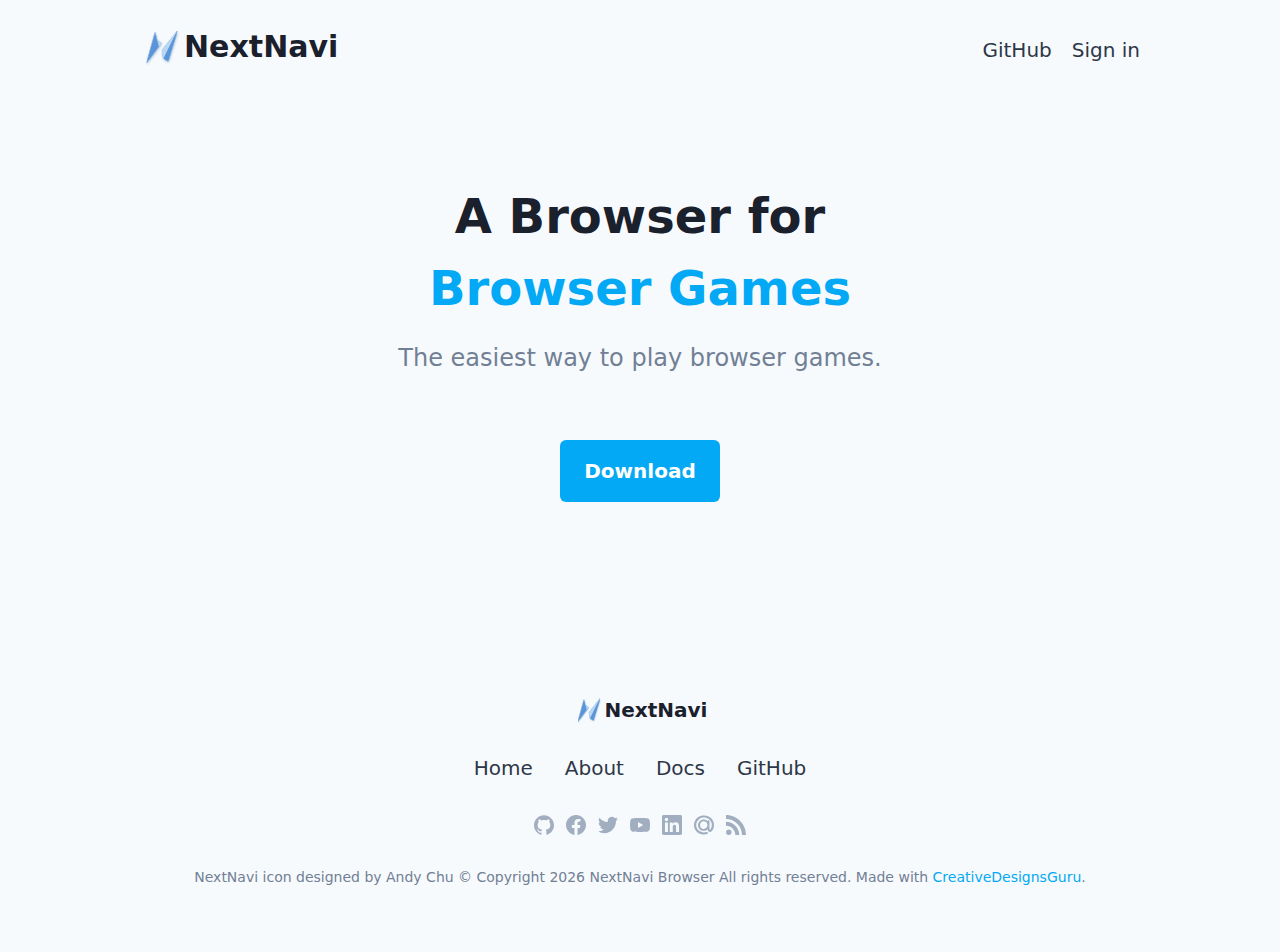
==== index.html @ 6c50b964 "update" ====
<!DOCTYPE html><html lang="en"><head><meta charSet="UTF-8"/><meta name="viewport" content="width=device-width,initial-scale=1"/><link rel="apple-touch-icon" href="/apple-touch-icon.png"/><link rel="icon" type="image/png" sizes="32x32" href="/favicon-32x32.png"/><link rel="icon" type="image/png" sizes="16x16" href="/favicon-16x16.png"/><link rel="icon" href="/favicon.ico"/><title>NextNavi Browser</title><meta name="robots" content="index,follow"/><meta name="description" content="A Browser for Browser Games."/><meta property="og:title" content="NextNavi Browser"/><meta property="og:description" content="A Browser for Browser Games."/><meta property="og:locale" content="en"/><meta property="og:site_name" content="NextNavi"/><meta name="next-head-count" content="13"/><link rel="preload" href="/_next/static/css/a53063075c26a95d.css" as="style"/><link rel="stylesheet" href="/_next/static/css/a53063075c26a95d.css" data-n-g=""/><noscript data-n-css=""></noscript><script defer="" nomodule="" src="/_next/static/chunks/polyfills-78c92fac7aa8fdd8.js"></script><script src="/_next/static/chunks/webpack-1413337c303c8675.js" defer=""></script><script src="/_next/static/chunks/framework-ecc4130bc7a58a64.js" defer=""></script><script src="/_next/static/chunks/main-595ca2cb06c833e0.js" defer=""></script><script src="/_next/static/chunks/pages/_app-cc5336de1ecf97c4.js" defer=""></script><script src="/_next/static/chunks/198-7b738c7dc36033b2.js" defer=""></script><script src="/_next/static/chunks/pages/index-64982c13c9cced95.js" defer=""></script><script src="/_next/static/OP9e-hNAuxzJn9J0KCnNe/_buildManifest.js" defer=""></script><script src="/_next/static/OP9e-hNAuxzJn9J0KCnNe/_ssgManifest.js" defer=""></script><style id="__jsx-4057204961">.navbar.jsx-4057204961 li:not(:first-child){margin-top:0;}.navbar.jsx-4057204961 li:not(:last-child){margin-right:1.25rem;}</style><style id="__jsx-2452873545">.btn.jsx-2452873545{border-radius:.375rem;display:inline-block;text-align:center;}.btn-base.jsx-2452873545{font-size:1.125rem;font-weight:600;padding:.5rem 1rem;}.btn-xl.jsx-2452873545{font-size:1.25rem;font-weight:800;padding:1rem 1.5rem;}.btn-primary.jsx-2452873545{--tw-bg-opacity:1;background-color:rgb(3 169 244/var(--tw-bg-opacity));--tw-text-opacity:1;color:rgb(255 255 255/var(--tw-text-opacity));}.btn-primary.jsx-2452873545:hover{--tw-bg-opacity:1;background-color:rgb(3 152 220/var(--tw-bg-opacity));}</style><style id="__jsx-386846369">.footer-icon-list.jsx-386846369 a:not(:last-child){margin-right:.75rem;}.footer-icon-list.jsx-386846369 a{--tw-text-opacity:1;color:rgb(160 174 192/var(--tw-text-opacity));}.footer-icon-list.jsx-386846369 a:hover{--tw-text-opacity:1;color:rgb(74 85 104/var(--tw-text-opacity));}.footer-icon-list.jsx-386846369 svg{height:1.25rem;width:1.25rem;fill:currentColor;}</style><style id="__jsx-3513251595">.footer-copyright.jsx-3513251595 a{--tw-text-opacity:1;color:rgb(3 169 244/var(--tw-text-opacity));}.footer-copyright.jsx-3513251595 a:hover{-webkit-text-decoration-line:underline;text-decoration-line:underline;}</style><style id="__jsx-541721229">.navbar.jsx-541721229 li{margin-left:1rem;margin-right:1rem;}</style></head><body><div id="__next"><div class="text-gray-600 antialiased"><div class="bg-gray-100"><div class="mx-auto max-w-screen-lg px-3 py-6"><div class="jsx-4057204961 flex flex-wrap items-center justify-between"><div class="jsx-4057204961"><a href="/"><span class="inline-flex items-center text-gray-900 font-semibold text-3xl"><img width="44" height="44" src="/assets/images/logo.svg"/>NextNavi</span></a></div><nav class="jsx-4057204961"><ul class="jsx-4057204961 navbar flex items-center text-xl font-medium text-gray-800"><li><a href="https://github.com/NextNavi">GitHub</a></li><li><a href="/">Sign in</a></li></ul></nav></div></div><div class="mx-auto max-w-screen-lg px-3 pt-20 pb-32"><header class="text-center"><h1 class="whitespace-pre-line text-5xl font-bold leading-hero text-gray-900">A Browser for
<span class="text-primary-500">Browser Games</span></h1><div class="mb-16 mt-4 text-2xl">The easiest way to play browser games.</div><a href="https://github.com/NextNavi"><div class="jsx-2452873545 btn btn-xl btn-primary">Download</div></a></header></div></div><div class="bg-gray-100"><div class="mx-auto max-w-screen-lg px-3 py-16"><div class="jsx-541721229 text-center"><span class="inline-flex items-center text-gray-900 font-semibold text-xl"><img width="32" height="32" src="/assets/images/logo.svg"/>NextNavi</span><nav class="jsx-541721229"><ul class="jsx-541721229 navbar mt-5 flex flex-row justify-center text-xl font-medium text-gray-800"><li><a href="/">Home</a></li><li><a href="/">About</a></li><li><a href="/">Docs</a></li><li><a href="https://github.com/andychucs">GitHub</a></li></ul></nav><div class="jsx-541721229 mt-8 flex justify-center"><div class="jsx-386846369 footer-icon-list flex flex-wrap"><a href="https://github.com/andychucs"><svg viewBox="0 0 24 24" xmlns="http://www.w3.org/2000/svg"><path d="M12 .297c-6.63 0-12 5.373-12 12 0 5.303 3.438 9.8 8.205 11.385.6.113.82-.258.82-.577 0-.285-.01-1.04-.015-2.04-3.338.724-4.042-1.61-4.042-1.61C4.422 18.07 3.633 17.7 3.633 17.7c-1.087-.744.084-.729.084-.729 1.205.084 1.838 1.236 1.838 1.236 1.07 1.835 2.809 1.305 3.495.998.108-.776.417-1.305.76-1.605-2.665-.3-5.466-1.332-5.466-5.93 0-1.31.465-2.38 1.235-3.22-.135-.303-.54-1.523.105-3.176 0 0 1.005-.322 3.3 1.23.96-.267 1.98-.399 3-.405 1.02.006 2.04.138 3 .405 2.28-1.552 3.285-1.23 3.285-1.23.645 1.653.24 2.873.12 3.176.765.84 1.23 1.91 1.23 3.22 0 4.61-2.805 5.625-5.475 5.92.42.36.81 1.096.81 2.22 0 1.606-.015 2.896-.015 3.286 0 .315.21.69.825.57C20.565 22.092 24 17.592 24 12.297c0-6.627-5.373-12-12-12"></path></svg></a><a href="/"><svg viewBox="0 0 24 24" xmlns="http://www.w3.org/2000/svg"><path d="M23.998 12c0-6.628-5.372-12-11.999-12C5.372 0 0 5.372 0 12c0 5.988 4.388 10.952 10.124 11.852v-8.384H7.078v-3.469h3.046V9.356c0-3.008 1.792-4.669 4.532-4.669 1.313 0 2.686.234 2.686.234v2.953H15.83c-1.49 0-1.955.925-1.955 1.874V12h3.328l-.532 3.469h-2.796v8.384c5.736-.9 10.124-5.864 10.124-11.853z"></path></svg></a><a href="/"><svg viewBox="0 0 24 24" xmlns="http://www.w3.org/2000/svg"><path d="M23.954 4.569a10 10 0 01-2.825.775 4.958 4.958 0 002.163-2.723c-.951.555-2.005.959-3.127 1.184a4.92 4.92 0 00-8.384 4.482C7.691 8.094 4.066 6.13 1.64 3.161a4.822 4.822 0 00-.666 2.475c0 1.71.87 3.213 2.188 4.096a4.904 4.904 0 01-2.228-.616v.061a4.923 4.923 0 003.946 4.827 4.996 4.996 0 01-2.212.085 4.937 4.937 0 004.604 3.417 9.868 9.868 0 01-6.102 2.105c-.39 0-.779-.023-1.17-.067a13.995 13.995 0 007.557 2.209c9.054 0 13.999-7.496 13.999-13.986 0-.209 0-.42-.015-.63a9.936 9.936 0 002.46-2.548l-.047-.02z"></path></svg></a><a href="/"><svg xmlns="http://www.w3.org/2000/svg" viewBox="0 0 24 24"><path d="M23.495 6.205a3.007 3.007 0 00-2.088-2.088c-1.87-.501-9.396-.501-9.396-.501s-7.507-.01-9.396.501A3.007 3.007 0 00.527 6.205a31.247 31.247 0 00-.522 5.805 31.247 31.247 0 00.522 5.783 3.007 3.007 0 002.088 2.088c1.868.502 9.396.502 9.396.502s7.506 0 9.396-.502a3.007 3.007 0 002.088-2.088 31.247 31.247 0 00.5-5.783 31.247 31.247 0 00-.5-5.805zM9.609 15.601V8.408l6.264 3.602z"></path></svg></a><a href="/"><svg viewBox="0 0 24 24" xmlns="http://www.w3.org/2000/svg"><path d="M20.447 20.452h-3.554v-5.569c0-1.328-.027-3.037-1.852-3.037-1.853 0-2.136 1.445-2.136 2.939v5.667H9.351V9h3.414v1.561h.046c.477-.9 1.637-1.85 3.37-1.85 3.601 0 4.267 2.37 4.267 5.455v6.286zM5.337 7.433a2.062 2.062 0 01-2.063-2.065 2.064 2.064 0 112.063 2.065zm1.782 13.019H3.555V9h3.564v11.452zM22.225 0H1.771C.792 0 0 .774 0 1.729v20.542C0 23.227.792 24 1.771 24h20.451C23.2 24 24 23.227 24 22.271V1.729C24 .774 23.2 0 22.222 0h.003z"></path></svg></a><a href="/"><svg viewBox="0 0 24 24" xmlns="http://www.w3.org/2000/svg"><path d="M11.585 5.267c1.834 0 3.558.811 4.824 2.08v.004c0-.609.41-1.068.979-1.068h.145c.891 0 1.073.842 1.073 1.109l.005 9.475c-.063.621.64.941 1.029.543 1.521-1.564 3.342-8.038-.946-11.79-3.996-3.497-9.357-2.921-12.209-.955-3.031 2.091-4.971 6.718-3.086 11.064 2.054 4.74 7.931 6.152 11.424 4.744 1.769-.715 2.586 1.676.749 2.457-2.776 1.184-10.502 1.064-14.11-5.188C-.977 13.521-.847 6.093 5.62 2.245 10.567-.698 17.09.117 21.022 4.224c4.111 4.294 3.872 12.334-.139 15.461-1.816 1.42-4.516.037-4.498-2.031l-.019-.678c-1.265 1.256-2.948 1.988-4.782 1.988-3.625 0-6.813-3.189-6.813-6.812 0-3.659 3.189-6.885 6.814-6.885zm4.561 6.623c-.137-2.653-2.106-4.249-4.484-4.249h-.09c-2.745 0-4.268 2.159-4.268 4.61 0 2.747 1.842 4.481 4.256 4.481 2.693 0 4.464-1.973 4.592-4.306l-.006-.536z"></path></svg></a><a href="/"><svg viewBox="0 0 24 24" xmlns="http://www.w3.org/2000/svg"><path d="M19.199 24C19.199 13.467 10.533 4.8 0 4.8V0c13.165 0 24 10.835 24 24h-4.801zM3.291 17.415a3.3 3.3 0 013.293 3.295A3.303 3.303 0 013.283 24C1.47 24 0 22.526 0 20.71s1.475-3.294 3.291-3.295zM15.909 24h-4.665c0-6.169-5.075-11.245-11.244-11.245V8.09c8.727 0 15.909 7.184 15.909 15.91z"></path></svg></a></div></div><div class="jsx-541721229 mt-8 text-sm"><div class="jsx-3513251595 footer-copyright">NextNavi icon designed by Andy Chu © Copyright <!-- -->2024<!-- --> <!-- -->NextNavi Browser<!-- --> All rights reserved. Made with<!-- --> <a href="https://creativedesignsguru.com" class="jsx-3513251595">CreativeDesignsGuru</a>.</div></div></div></div></div></div></div><script id="__NEXT_DATA__" type="application/json">{"props":{"pageProps":{}},"page":"/","query":{},"buildId":"OP9e-hNAuxzJn9J0KCnNe","nextExport":true,"autoExport":true,"isFallback":false,"scriptLoader":[]}</script></body></html>
---- _next/static/css/a53063075c26a95d.css ----
/*! tailwindcss v3.4.3 | MIT License | https://tailwindcss.com*/*,:after,:before{border:0 solid #edf2f7;box-sizing:border-box}:after,:before{--tw-content:""}:host,html{line-height:1.5;-webkit-text-size-adjust:100%;font-family:ui-sans-serif,system-ui,sans-serif,Apple Color Emoji,Segoe UI Emoji,Segoe UI Symbol,Noto Color Emoji;font-feature-settings:normal;font-variation-settings:normal;-moz-tab-size:4;-o-tab-size:4;tab-size:4;-webkit-tap-highlight-color:transparent}body{line-height:inherit;margin:0}hr{border-top-width:1px;color:inherit;height:0}abbr:where([title]){-webkit-text-decoration:underline dotted;text-decoration:underline dotted}h1,h2,h3,h4,h5,h6{font-size:inherit;font-weight:inherit}a{color:inherit;text-decoration:inherit}b,strong{font-weight:bolder}code,kbd,pre,samp{font-family:ui-monospace,SFMono-Regular,Menlo,Monaco,Consolas,Liberation Mono,Courier New,monospace;font-feature-settings:normal;font-size:1em;font-variation-settings:normal}small{font-size:80%}sub,sup{font-size:75%;line-height:0;position:relative;vertical-align:baseline}sub{bottom:-.25em}sup{top:-.5em}table{border-collapse:collapse;border-color:inherit;text-indent:0}button,input,optgroup,select,textarea{color:inherit;font-family:inherit;font-feature-settings:inherit;font-size:100%;font-variation-settings:inherit;font-weight:inherit;letter-spacing:inherit;line-height:inherit;margin:0;padding:0}button,select{text-transform:none}button,input:where([type=button]),input:where([type=reset]),input:where([type=submit]){-webkit-appearance:button;background-color:transparent;background-image:none}:-moz-focusring{outline:auto}:-moz-ui-invalid{box-shadow:none}progress{vertical-align:baseline}::-webkit-inner-spin-button,::-webkit-outer-spin-button{height:auto}[type=search]{-webkit-appearance:textfield;outline-offset:-2px}::-webkit-search-decoration{-webkit-appearance:none}::-webkit-file-upload-button{-webkit-appearance:button;font:inherit}summary{display:list-item}blockquote,dd,dl,fieldset,figure,h1,h2,h3,h4,h5,h6,hr,p,pre{margin:0}fieldset,legend{padding:0}menu,ol,ul{list-style:none;margin:0;padding:0}dialog{padding:0}textarea{resize:vertical}input::-moz-placeholder,textarea::-moz-placeholder{color:#cbd5e0;opacity:1}input::placeholder,textarea::placeholder{color:#cbd5e0;opacity:1}[role=button],button{cursor:pointer}:disabled{cursor:default}audio,canvas,embed,iframe,img,object,svg,video{display:block;vertical-align:middle}img,video{height:auto;max-width:100%}[hidden]{display:none}*,:after,:before{--tw-border-spacing-x:0;--tw-border-spacing-y:0;--tw-translate-x:0;--tw-translate-y:0;--tw-rotate:0;--tw-skew-x:0;--tw-skew-y:0;--tw-scale-x:1;--tw-scale-y:1;--tw-pan-x: ;--tw-pan-y: ;--tw-pinch-zoom: ;--tw-scroll-snap-strictness:proximity;--tw-gradient-from-position: ;--tw-gradient-via-position: ;--tw-gradient-to-position: ;--tw-ordinal: ;--tw-slashed-zero: ;--tw-numeric-figure: ;--tw-numeric-spacing: ;--tw-numeric-fraction: ;--tw-ring-inset: ;--tw-ring-offset-width:0px;--tw-ring-offset-color:#fff;--tw-ring-color:rgba(59,130,246,.5);--tw-ring-offset-shadow:0 0 #0000;--tw-ring-shadow:0 0 #0000;--tw-shadow:0 0 #0000;--tw-shadow-colored:0 0 #0000;--tw-blur: ;--tw-brightness: ;--tw-contrast: ;--tw-grayscale: ;--tw-hue-rotate: ;--tw-invert: ;--tw-saturate: ;--tw-sepia: ;--tw-drop-shadow: ;--tw-backdrop-blur: ;--tw-backdrop-brightness: ;--tw-backdrop-contrast: ;--tw-backdrop-grayscale: ;--tw-backdrop-hue-rotate: ;--tw-backdrop-invert: ;--tw-backdrop-opacity: ;--tw-backdrop-saturate: ;--tw-backdrop-sepia: ;--tw-contain-size: ;--tw-contain-layout: ;--tw-contain-paint: ;--tw-contain-style: }::backdrop{--tw-border-spacing-x:0;--tw-border-spacing-y:0;--tw-translate-x:0;--tw-translate-y:0;--tw-rotate:0;--tw-skew-x:0;--tw-skew-y:0;--tw-scale-x:1;--tw-scale-y:1;--tw-pan-x: ;--tw-pan-y: ;--tw-pinch-zoom: ;--tw-scroll-snap-strictness:proximity;--tw-gradient-from-position: ;--tw-gradient-via-position: ;--tw-gradient-to-position: ;--tw-ordinal: ;--tw-slashed-zero: ;--tw-numeric-figure: ;--tw-numeric-spacing: ;--tw-numeric-fraction: ;--tw-ring-inset: ;--tw-ring-offset-width:0px;--tw-ring-offset-color:#fff;--tw-ring-color:rgba(59,130,246,.5);--tw-ring-offset-shadow:0 0 #0000;--tw-ring-shadow:0 0 #0000;--tw-shadow:0 0 #0000;--tw-shadow-colored:0 0 #0000;--tw-blur: ;--tw-brightness: ;--tw-contrast: ;--tw-grayscale: ;--tw-hue-rotate: ;--tw-invert: ;--tw-saturate: ;--tw-sepia: ;--tw-drop-shadow: ;--tw-backdrop-blur: ;--tw-backdrop-brightness: ;--tw-backdrop-contrast: ;--tw-backdrop-grayscale: ;--tw-backdrop-hue-rotate: ;--tw-backdrop-invert: ;--tw-backdrop-opacity: ;--tw-backdrop-saturate: ;--tw-backdrop-sepia: ;--tw-contain-size: ;--tw-contain-layout: ;--tw-contain-paint: ;--tw-contain-style: }.mx-auto{margin-left:auto;margin-right:auto}.mb-12{margin-bottom:3rem}.mb-16{margin-bottom:4rem}.mt-20{margin-top:5rem}.mt-3{margin-top:.75rem}.mt-4{margin-top:1rem}.mt-5{margin-top:1.25rem}.mt-6{margin-top:1.5rem}.mt-8{margin-top:2rem}.inline-block{display:inline-block}.flex{display:flex}.inline-flex{display:inline-flex}.table{display:table}.h-56{height:14rem}.w-5{width:1.25rem}.w-full{width:100%}.max-w-screen-lg{max-width:1024px}.border-collapse{border-collapse:collapse}.flex-row{flex-direction:row}.flex-row-reverse{flex-direction:row-reverse}.flex-col{flex-direction:column}.flex-wrap{flex-wrap:wrap}.items-center{align-items:center}.justify-center{justify-content:center}.justify-between{justify-content:space-between}.whitespace-pre-line{white-space:pre-line}.rounded-md{border-radius:.375rem}.border-2{border-width:2px}.border-gray-300{--tw-border-opacity:1;border-color:rgb(226 232 240/var(--tw-border-opacity))}.bg-gray-100{--tw-bg-opacity:1;background-color:rgb(247 250 252/var(--tw-bg-opacity))}.bg-primary-100{--tw-bg-opacity:1;background-color:rgb(230 246 254/var(--tw-bg-opacity))}.fill-current{fill:currentColor}.p-3{padding:.75rem}.p-4{padding:1rem}.p-6{padding:1.5rem}.px-3{padding-left:.75rem;padding-right:.75rem}.py-16{padding-bottom:4rem;padding-top:4rem}.py-2{padding-bottom:.5rem;padding-top:.5rem}.py-4{padding-bottom:1rem;padding-top:1rem}.py-6{padding-bottom:1.5rem;padding-top:1.5rem}.pb-32{padding-bottom:8rem}.pt-20{padding-top:5rem}.text-center{text-align:center}.text-2xl{font-size:1.5rem}.text-3xl{font-size:1.875rem}.text-4xl{font-size:2.25rem}.text-5xl{font-size:3rem}.text-lg{font-size:1.125rem}.text-sm{font-size:.875rem}.text-xl{font-size:1.25rem}.font-bold{font-weight:700}.font-extrabold{font-weight:800}.font-medium{font-weight:500}.font-semibold{font-weight:600}.leading-9{line-height:2.25rem}.leading-hero{line-height:4.5rem}.text-gray-600{--tw-text-opacity:1;color:rgb(113 128 150/var(--tw-text-opacity))}.text-gray-800{--tw-text-opacity:1;color:rgb(45 55 72/var(--tw-text-opacity))}.text-gray-900{--tw-text-opacity:1;color:rgb(26 32 44/var(--tw-text-opacity))}.text-primary-500{--tw-text-opacity:1;color:rgb(3 169 244/var(--tw-text-opacity))}.text-white{--tw-text-opacity:1;color:rgb(255 255 255/var(--tw-text-opacity))}.underline{text-decoration-line:underline}.antialiased{-webkit-font-smoothing:antialiased;-moz-osx-font-smoothing:grayscale}@media (min-width:640px){.sm\:ml-2{margin-left:.5rem}.sm\:mt-0{margin-top:0}.sm\:w-1\/2{width:50%}.sm\:flex-row{flex-direction:row}.sm\:items-center{align-items:center}.sm\:justify-between{justify-content:space-between}.sm\:p-12{padding:3rem}.sm\:px-6{padding-left:1.5rem;padding-right:1.5rem}.sm\:text-left{text-align:left}}@media (min-width:768px){.md\:px-20{padding-left:5rem;padding-right:5rem}}
---- _next/static/css/a53063075c26a95d.css ----
/*! tailwindcss v3.4.3 | MIT License | https://tailwindcss.com*/*,:after,:before{border:0 solid #edf2f7;box-sizing:border-box}:after,:before{--tw-content:""}:host,html{line-height:1.5;-webkit-text-size-adjust:100%;font-family:ui-sans-serif,system-ui,sans-serif,Apple Color Emoji,Segoe UI Emoji,Segoe UI Symbol,Noto Color Emoji;font-feature-settings:normal;font-variation-settings:normal;-moz-tab-size:4;-o-tab-size:4;tab-size:4;-webkit-tap-highlight-color:transparent}body{line-height:inherit;margin:0}hr{border-top-width:1px;color:inherit;height:0}abbr:where([title]){-webkit-text-decoration:underline dotted;text-decoration:underline dotted}h1,h2,h3,h4,h5,h6{font-size:inherit;font-weight:inherit}a{color:inherit;text-decoration:inherit}b,strong{font-weight:bolder}code,kbd,pre,samp{font-family:ui-monospace,SFMono-Regular,Menlo,Monaco,Consolas,Liberation Mono,Courier New,monospace;font-feature-settings:normal;font-size:1em;font-variation-settings:normal}small{font-size:80%}sub,sup{font-size:75%;line-height:0;position:relative;vertical-align:baseline}sub{bottom:-.25em}sup{top:-.5em}table{border-collapse:collapse;border-color:inherit;text-indent:0}button,input,optgroup,select,textarea{color:inherit;font-family:inherit;font-feature-settings:inherit;font-size:100%;font-variation-settings:inherit;font-weight:inherit;letter-spacing:inherit;line-height:inherit;margin:0;padding:0}button,select{text-transform:none}button,input:where([type=button]),input:where([type=reset]),input:where([type=submit]){-webkit-appearance:button;background-color:transparent;background-image:none}:-moz-focusring{outline:auto}:-moz-ui-invalid{box-shadow:none}progress{vertical-align:baseline}::-webkit-inner-spin-button,::-webkit-outer-spin-button{height:auto}[type=search]{-webkit-appearance:textfield;outline-offset:-2px}::-webkit-search-decoration{-webkit-appearance:none}::-webkit-file-upload-button{-webkit-appearance:button;font:inherit}summary{display:list-item}blockquote,dd,dl,fieldset,figure,h1,h2,h3,h4,h5,h6,hr,p,pre{margin:0}fieldset,legend{padding:0}menu,ol,ul{list-style:none;margin:0;padding:0}dialog{padding:0}textarea{resize:vertical}input::-moz-placeholder,textarea::-moz-placeholder{color:#cbd5e0;opacity:1}input::placeholder,textarea::placeholder{color:#cbd5e0;opacity:1}[role=button],button{cursor:pointer}:disabled{cursor:default}audio,canvas,embed,iframe,img,object,svg,video{display:block;vertical-align:middle}img,video{height:auto;max-width:100%}[hidden]{display:none}*,:after,:before{--tw-border-spacing-x:0;--tw-border-spacing-y:0;--tw-translate-x:0;--tw-translate-y:0;--tw-rotate:0;--tw-skew-x:0;--tw-skew-y:0;--tw-scale-x:1;--tw-scale-y:1;--tw-pan-x: ;--tw-pan-y: ;--tw-pinch-zoom: ;--tw-scroll-snap-strictness:proximity;--tw-gradient-from-position: ;--tw-gradient-via-position: ;--tw-gradient-to-position: ;--tw-ordinal: ;--tw-slashed-zero: ;--tw-numeric-figure: ;--tw-numeric-spacing: ;--tw-numeric-fraction: ;--tw-ring-inset: ;--tw-ring-offset-width:0px;--tw-ring-offset-color:#fff;--tw-ring-color:rgba(59,130,246,.5);--tw-ring-offset-shadow:0 0 #0000;--tw-ring-shadow:0 0 #0000;--tw-shadow:0 0 #0000;--tw-shadow-colored:0 0 #0000;--tw-blur: ;--tw-brightness: ;--tw-contrast: ;--tw-grayscale: ;--tw-hue-rotate: ;--tw-invert: ;--tw-saturate: ;--tw-sepia: ;--tw-drop-shadow: ;--tw-backdrop-blur: ;--tw-backdrop-brightness: ;--tw-backdrop-contrast: ;--tw-backdrop-grayscale: ;--tw-backdrop-hue-rotate: ;--tw-backdrop-invert: ;--tw-backdrop-opacity: ;--tw-backdrop-saturate: ;--tw-backdrop-sepia: ;--tw-contain-size: ;--tw-contain-layout: ;--tw-contain-paint: ;--tw-contain-style: }::backdrop{--tw-border-spacing-x:0;--tw-border-spacing-y:0;--tw-translate-x:0;--tw-translate-y:0;--tw-rotate:0;--tw-skew-x:0;--tw-skew-y:0;--tw-scale-x:1;--tw-scale-y:1;--tw-pan-x: ;--tw-pan-y: ;--tw-pinch-zoom: ;--tw-scroll-snap-strictness:proximity;--tw-gradient-from-position: ;--tw-gradient-via-position: ;--tw-gradient-to-position: ;--tw-ordinal: ;--tw-slashed-zero: ;--tw-numeric-figure: ;--tw-numeric-spacing: ;--tw-numeric-fraction: ;--tw-ring-inset: ;--tw-ring-offset-width:0px;--tw-ring-offset-color:#fff;--tw-ring-color:rgba(59,130,246,.5);--tw-ring-offset-shadow:0 0 #0000;--tw-ring-shadow:0 0 #0000;--tw-shadow:0 0 #0000;--tw-shadow-colored:0 0 #0000;--tw-blur: ;--tw-brightness: ;--tw-contrast: ;--tw-grayscale: ;--tw-hue-rotate: ;--tw-invert: ;--tw-saturate: ;--tw-sepia: ;--tw-drop-shadow: ;--tw-backdrop-blur: ;--tw-backdrop-brightness: ;--tw-backdrop-contrast: ;--tw-backdrop-grayscale: ;--tw-backdrop-hue-rotate: ;--tw-backdrop-invert: ;--tw-backdrop-opacity: ;--tw-backdrop-saturate: ;--tw-backdrop-sepia: ;--tw-contain-size: ;--tw-contain-layout: ;--tw-contain-paint: ;--tw-contain-style: }.mx-auto{margin-left:auto;margin-right:auto}.mb-12{margin-bottom:3rem}.mb-16{margin-bottom:4rem}.mt-20{margin-top:5rem}.mt-3{margin-top:.75rem}.mt-4{margin-top:1rem}.mt-5{margin-top:1.25rem}.mt-6{margin-top:1.5rem}.mt-8{margin-top:2rem}.inline-block{display:inline-block}.flex{display:flex}.inline-flex{display:inline-flex}.table{display:table}.h-56{height:14rem}.w-5{width:1.25rem}.w-full{width:100%}.max-w-screen-lg{max-width:1024px}.border-collapse{border-collapse:collapse}.flex-row{flex-direction:row}.flex-row-reverse{flex-direction:row-reverse}.flex-col{flex-direction:column}.flex-wrap{flex-wrap:wrap}.items-center{align-items:center}.justify-center{justify-content:center}.justify-between{justify-content:space-between}.whitespace-pre-line{white-space:pre-line}.rounded-md{border-radius:.375rem}.border-2{border-width:2px}.border-gray-300{--tw-border-opacity:1;border-color:rgb(226 232 240/var(--tw-border-opacity))}.bg-gray-100{--tw-bg-opacity:1;background-color:rgb(247 250 252/var(--tw-bg-opacity))}.bg-primary-100{--tw-bg-opacity:1;background-color:rgb(230 246 254/var(--tw-bg-opacity))}.fill-current{fill:currentColor}.p-3{padding:.75rem}.p-4{padding:1rem}.p-6{padding:1.5rem}.px-3{padding-left:.75rem;padding-right:.75rem}.py-16{padding-bottom:4rem;padding-top:4rem}.py-2{padding-bottom:.5rem;padding-top:.5rem}.py-4{padding-bottom:1rem;padding-top:1rem}.py-6{padding-bottom:1.5rem;padding-top:1.5rem}.pb-32{padding-bottom:8rem}.pt-20{padding-top:5rem}.text-center{text-align:center}.text-2xl{font-size:1.5rem}.text-3xl{font-size:1.875rem}.text-4xl{font-size:2.25rem}.text-5xl{font-size:3rem}.text-lg{font-size:1.125rem}.text-sm{font-size:.875rem}.text-xl{font-size:1.25rem}.font-bold{font-weight:700}.font-extrabold{font-weight:800}.font-medium{font-weight:500}.font-semibold{font-weight:600}.leading-9{line-height:2.25rem}.leading-hero{line-height:4.5rem}.text-gray-600{--tw-text-opacity:1;color:rgb(113 128 150/var(--tw-text-opacity))}.text-gray-800{--tw-text-opacity:1;color:rgb(45 55 72/var(--tw-text-opacity))}.text-gray-900{--tw-text-opacity:1;color:rgb(26 32 44/var(--tw-text-opacity))}.text-primary-500{--tw-text-opacity:1;color:rgb(3 169 244/var(--tw-text-opacity))}.text-white{--tw-text-opacity:1;color:rgb(255 255 255/var(--tw-text-opacity))}.underline{text-decoration-line:underline}.antialiased{-webkit-font-smoothing:antialiased;-moz-osx-font-smoothing:grayscale}@media (min-width:640px){.sm\:ml-2{margin-left:.5rem}.sm\:mt-0{margin-top:0}.sm\:w-1\/2{width:50%}.sm\:flex-row{flex-direction:row}.sm\:items-center{align-items:center}.sm\:justify-between{justify-content:space-between}.sm\:p-12{padding:3rem}.sm\:px-6{padding-left:1.5rem;padding-right:1.5rem}.sm\:text-left{text-align:left}}@media (min-width:768px){.md\:px-20{padding-left:5rem;padding-right:5rem}}
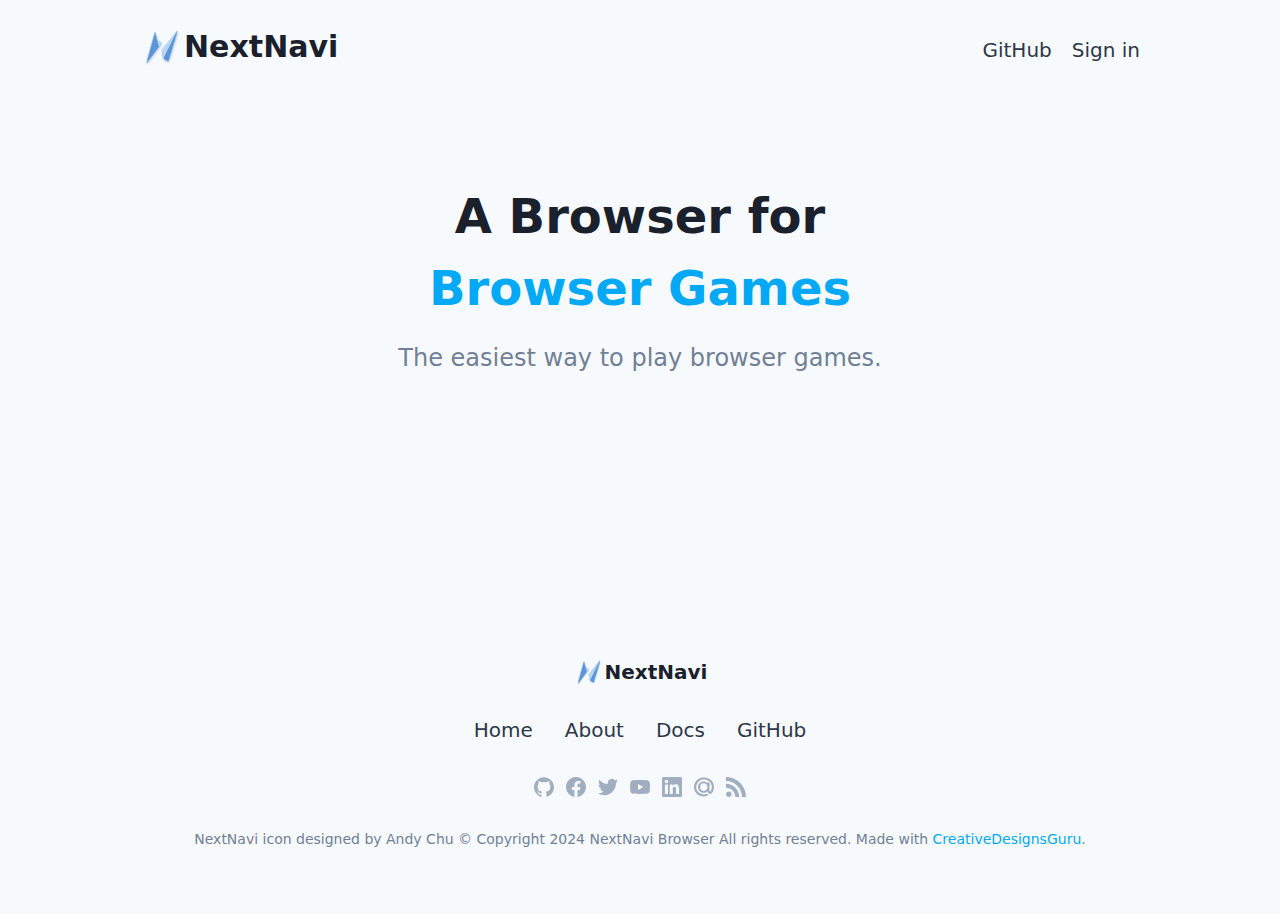
==== commit c067bb6b: "update" ====
--- a/index.html
+++ b/index.html
@@ -1,2 +1,2 @@
-<!DOCTYPE html><html lang="en"><head><meta charSet="UTF-8"/><meta name="viewport" content="width=device-width,initial-scale=1"/><link rel="apple-touch-icon" href="/apple-touch-icon.png"/><link rel="icon" type="image/png" sizes="32x32" href="/favicon-32x32.png"/><link rel="icon" type="image/png" sizes="16x16" href="/favicon-16x16.png"/><link rel="icon" href="/favicon.ico"/><title>NextNavi Browser</title><meta name="robots" content="index,follow"/><meta name="description" content="A Browser for Browser Games."/><meta property="og:title" content="NextNavi Browser"/><meta property="og:description" content="A Browser for Browser Games."/><meta property="og:locale" content="en"/><meta property="og:site_name" content="NextNavi"/><meta name="next-head-count" content="13"/><link rel="preload" href="/_next/static/css/a53063075c26a95d.css" as="style"/><link rel="stylesheet" href="/_next/static/css/a53063075c26a95d.css" data-n-g=""/><noscript data-n-css=""></noscript><script defer="" nomodule="" src="/_next/static/chunks/polyfills-78c92fac7aa8fdd8.js"></script><script src="/_next/static/chunks/webpack-1413337c303c8675.js" defer=""></script><script src="/_next/static/chunks/framework-ecc4130bc7a58a64.js" defer=""></script><script src="/_next/static/chunks/main-595ca2cb06c833e0.js" defer=""></script><script src="/_next/static/chunks/pages/_app-cc5336de1ecf97c4.js" defer=""></script><script src="/_next/static/chunks/198-7b738c7dc36033b2.js" defer=""></script><script src="/_next/static/chunks/pages/index-64982c13c9cced95.js" defer=""></script><script src="/_next/static/OP9e-hNAuxzJn9J0KCnNe/_buildManifest.js" defer=""></script><script src="/_next/static/OP9e-hNAuxzJn9J0KCnNe/_ssgManifest.js" defer=""></script><style id="__jsx-4057204961">.navbar.jsx-4057204961 li:not(:first-child){margin-top:0;}.navbar.jsx-4057204961 li:not(:last-child){margin-right:1.25rem;}</style><style id="__jsx-2452873545">.btn.jsx-2452873545{border-radius:.375rem;display:inline-block;text-align:center;}.btn-base.jsx-2452873545{font-size:1.125rem;font-weight:600;padding:.5rem 1rem;}.btn-xl.jsx-2452873545{font-size:1.25rem;font-weight:800;padding:1rem 1.5rem;}.btn-primary.jsx-2452873545{--tw-bg-opacity:1;background-color:rgb(3 169 244/var(--tw-bg-opacity));--tw-text-opacity:1;color:rgb(255 255 255/var(--tw-text-opacity));}.btn-primary.jsx-2452873545:hover{--tw-bg-opacity:1;background-color:rgb(3 152 220/var(--tw-bg-opacity));}</style><style id="__jsx-386846369">.footer-icon-list.jsx-386846369 a:not(:last-child){margin-right:.75rem;}.footer-icon-list.jsx-386846369 a{--tw-text-opacity:1;color:rgb(160 174 192/var(--tw-text-opacity));}.footer-icon-list.jsx-386846369 a:hover{--tw-text-opacity:1;color:rgb(74 85 104/var(--tw-text-opacity));}.footer-icon-list.jsx-386846369 svg{height:1.25rem;width:1.25rem;fill:currentColor;}</style><style id="__jsx-3513251595">.footer-copyright.jsx-3513251595 a{--tw-text-opacity:1;color:rgb(3 169 244/var(--tw-text-opacity));}.footer-copyright.jsx-3513251595 a:hover{-webkit-text-decoration-line:underline;text-decoration-line:underline;}</style><style id="__jsx-541721229">.navbar.jsx-541721229 li{margin-left:1rem;margin-right:1rem;}</style></head><body><div id="__next"><div class="text-gray-600 antialiased"><div class="bg-gray-100"><div class="mx-auto max-w-screen-lg px-3 py-6"><div class="jsx-4057204961 flex flex-wrap items-center justify-between"><div class="jsx-4057204961"><a href="/"><span class="inline-flex items-center text-gray-900 font-semibold text-3xl"><img width="44" height="44" src="/assets/images/logo.svg"/>NextNavi</span></a></div><nav class="jsx-4057204961"><ul class="jsx-4057204961 navbar flex items-center text-xl font-medium text-gray-800"><li><a href="https://github.com/NextNavi">GitHub</a></li><li><a href="/">Sign in</a></li></ul></nav></div></div><div class="mx-auto max-w-screen-lg px-3 pt-20 pb-32"><header class="text-center"><h1 class="whitespace-pre-line text-5xl font-bold leading-hero text-gray-900">A Browser for
-<span class="text-primary-500">Browser Games</span></h1><div class="mb-16 mt-4 text-2xl">The easiest way to play browser games.</div><a href="https://github.com/NextNavi"><div class="jsx-2452873545 btn btn-xl btn-primary">Download</div></a></header></div></div><div class="bg-gray-100"><div class="mx-auto max-w-screen-lg px-3 py-16"><div class="jsx-541721229 text-center"><span class="inline-flex items-center text-gray-900 font-semibold text-xl"><img width="32" height="32" src="/assets/images/logo.svg"/>NextNavi</span><nav class="jsx-541721229"><ul class="jsx-541721229 navbar mt-5 flex flex-row justify-center text-xl font-medium text-gray-800"><li><a href="/">Home</a></li><li><a href="/">About</a></li><li><a href="/">Docs</a></li><li><a href="https://github.com/andychucs">GitHub</a></li></ul></nav><div class="jsx-541721229 mt-8 flex justify-center"><div class="jsx-386846369 footer-icon-list flex flex-wrap"><a href="https://github.com/andychucs"><svg viewBox="0 0 24 24" xmlns="http://www.w3.org/2000/svg"><path d="M12 .297c-6.63 0-12 5.373-12 12 0 5.303 3.438 9.8 8.205 11.385.6.113.82-.258.82-.577 0-.285-.01-1.04-.015-2.04-3.338.724-4.042-1.61-4.042-1.61C4.422 18.07 3.633 17.7 3.633 17.7c-1.087-.744.084-.729.084-.729 1.205.084 1.838 1.236 1.838 1.236 1.07 1.835 2.809 1.305 3.495.998.108-.776.417-1.305.76-1.605-2.665-.3-5.466-1.332-5.466-5.93 0-1.31.465-2.38 1.235-3.22-.135-.303-.54-1.523.105-3.176 0 0 1.005-.322 3.3 1.23.96-.267 1.98-.399 3-.405 1.02.006 2.04.138 3 .405 2.28-1.552 3.285-1.23 3.285-1.23.645 1.653.24 2.873.12 3.176.765.84 1.23 1.91 1.23 3.22 0 4.61-2.805 5.625-5.475 5.92.42.36.81 1.096.81 2.22 0 1.606-.015 2.896-.015 3.286 0 .315.21.69.825.57C20.565 22.092 24 17.592 24 12.297c0-6.627-5.373-12-12-12"></path></svg></a><a href="/"><svg viewBox="0 0 24 24" xmlns="http://www.w3.org/2000/svg"><path d="M23.998 12c0-6.628-5.372-12-11.999-12C5.372 0 0 5.372 0 12c0 5.988 4.388 10.952 10.124 11.852v-8.384H7.078v-3.469h3.046V9.356c0-3.008 1.792-4.669 4.532-4.669 1.313 0 2.686.234 2.686.234v2.953H15.83c-1.49 0-1.955.925-1.955 1.874V12h3.328l-.532 3.469h-2.796v8.384c5.736-.9 10.124-5.864 10.124-11.853z"></path></svg></a><a href="/"><svg viewBox="0 0 24 24" xmlns="http://www.w3.org/2000/svg"><path d="M23.954 4.569a10 10 0 01-2.825.775 4.958 4.958 0 002.163-2.723c-.951.555-2.005.959-3.127 1.184a4.92 4.92 0 00-8.384 4.482C7.691 8.094 4.066 6.13 1.64 3.161a4.822 4.822 0 00-.666 2.475c0 1.71.87 3.213 2.188 4.096a4.904 4.904 0 01-2.228-.616v.061a4.923 4.923 0 003.946 4.827 4.996 4.996 0 01-2.212.085 4.937 4.937 0 004.604 3.417 9.868 9.868 0 01-6.102 2.105c-.39 0-.779-.023-1.17-.067a13.995 13.995 0 007.557 2.209c9.054 0 13.999-7.496 13.999-13.986 0-.209 0-.42-.015-.63a9.936 9.936 0 002.46-2.548l-.047-.02z"></path></svg></a><a href="/"><svg xmlns="http://www.w3.org/2000/svg" viewBox="0 0 24 24"><path d="M23.495 6.205a3.007 3.007 0 00-2.088-2.088c-1.87-.501-9.396-.501-9.396-.501s-7.507-.01-9.396.501A3.007 3.007 0 00.527 6.205a31.247 31.247 0 00-.522 5.805 31.247 31.247 0 00.522 5.783 3.007 3.007 0 002.088 2.088c1.868.502 9.396.502 9.396.502s7.506 0 9.396-.502a3.007 3.007 0 002.088-2.088 31.247 31.247 0 00.5-5.783 31.247 31.247 0 00-.5-5.805zM9.609 15.601V8.408l6.264 3.602z"></path></svg></a><a href="/"><svg viewBox="0 0 24 24" xmlns="http://www.w3.org/2000/svg"><path d="M20.447 20.452h-3.554v-5.569c0-1.328-.027-3.037-1.852-3.037-1.853 0-2.136 1.445-2.136 2.939v5.667H9.351V9h3.414v1.561h.046c.477-.9 1.637-1.85 3.37-1.85 3.601 0 4.267 2.37 4.267 5.455v6.286zM5.337 7.433a2.062 2.062 0 01-2.063-2.065 2.064 2.064 0 112.063 2.065zm1.782 13.019H3.555V9h3.564v11.452zM22.225 0H1.771C.792 0 0 .774 0 1.729v20.542C0 23.227.792 24 1.771 24h20.451C23.2 24 24 23.227 24 22.271V1.729C24 .774 23.2 0 22.222 0h.003z"></path></svg></a><a href="/"><svg viewBox="0 0 24 24" xmlns="http://www.w3.org/2000/svg"><path d="M11.585 5.267c1.834 0 3.558.811 4.824 2.08v.004c0-.609.41-1.068.979-1.068h.145c.891 0 1.073.842 1.073 1.109l.005 9.475c-.063.621.64.941 1.029.543 1.521-1.564 3.342-8.038-.946-11.79-3.996-3.497-9.357-2.921-12.209-.955-3.031 2.091-4.971 6.718-3.086 11.064 2.054 4.74 7.931 6.152 11.424 4.744 1.769-.715 2.586 1.676.749 2.457-2.776 1.184-10.502 1.064-14.11-5.188C-.977 13.521-.847 6.093 5.62 2.245 10.567-.698 17.09.117 21.022 4.224c4.111 4.294 3.872 12.334-.139 15.461-1.816 1.42-4.516.037-4.498-2.031l-.019-.678c-1.265 1.256-2.948 1.988-4.782 1.988-3.625 0-6.813-3.189-6.813-6.812 0-3.659 3.189-6.885 6.814-6.885zm4.561 6.623c-.137-2.653-2.106-4.249-4.484-4.249h-.09c-2.745 0-4.268 2.159-4.268 4.61 0 2.747 1.842 4.481 4.256 4.481 2.693 0 4.464-1.973 4.592-4.306l-.006-.536z"></path></svg></a><a href="/"><svg viewBox="0 0 24 24" xmlns="http://www.w3.org/2000/svg"><path d="M19.199 24C19.199 13.467 10.533 4.8 0 4.8V0c13.165 0 24 10.835 24 24h-4.801zM3.291 17.415a3.3 3.3 0 013.293 3.295A3.303 3.303 0 013.283 24C1.47 24 0 22.526 0 20.71s1.475-3.294 3.291-3.295zM15.909 24h-4.665c0-6.169-5.075-11.245-11.244-11.245V8.09c8.727 0 15.909 7.184 15.909 15.91z"></path></svg></a></div></div><div class="jsx-541721229 mt-8 text-sm"><div class="jsx-3513251595 footer-copyright">NextNavi icon designed by Andy Chu © Copyright <!-- -->2024<!-- --> <!-- -->NextNavi Browser<!-- --> All rights reserved. Made with<!-- --> <a href="https://creativedesignsguru.com" class="jsx-3513251595">CreativeDesignsGuru</a>.</div></div></div></div></div></div></div><script id="__NEXT_DATA__" type="application/json">{"props":{"pageProps":{}},"page":"/","query":{},"buildId":"OP9e-hNAuxzJn9J0KCnNe","nextExport":true,"autoExport":true,"isFallback":false,"scriptLoader":[]}</script></body></html>+<!DOCTYPE html><html lang="en"><head><meta charSet="UTF-8"/><meta name="viewport" content="width=device-width,initial-scale=1"/><link rel="apple-touch-icon" href="/apple-touch-icon.png"/><link rel="icon" type="image/png" sizes="32x32" href="/favicon-32x32.png"/><link rel="icon" type="image/png" sizes="16x16" href="/favicon-16x16.png"/><link rel="icon" href="/favicon.ico"/><title>NextNavi Browser</title><meta name="robots" content="index,follow"/><meta name="description" content="A Browser for Browser Games."/><meta property="og:title" content="NextNavi Browser"/><meta property="og:description" content="A Browser for Browser Games."/><meta property="og:locale" content="en"/><meta property="og:site_name" content="NextNavi"/><meta name="next-head-count" content="13"/><link rel="preload" href="/_next/static/css/a53063075c26a95d.css" as="style"/><link rel="stylesheet" href="/_next/static/css/a53063075c26a95d.css" data-n-g=""/><noscript data-n-css=""></noscript><script defer="" nomodule="" src="/_next/static/chunks/polyfills-78c92fac7aa8fdd8.js"></script><script src="/_next/static/chunks/webpack-1413337c303c8675.js" defer=""></script><script src="/_next/static/chunks/framework-ecc4130bc7a58a64.js" defer=""></script><script src="/_next/static/chunks/main-595ca2cb06c833e0.js" defer=""></script><script src="/_next/static/chunks/pages/_app-cc5336de1ecf97c4.js" defer=""></script><script src="/_next/static/chunks/198-7b738c7dc36033b2.js" defer=""></script><script src="/_next/static/chunks/pages/index-c55e00ae520c8e71.js" defer=""></script><script src="/_next/static/nX-shBDmdRkqEykxTdYzr/_buildManifest.js" defer=""></script><script src="/_next/static/nX-shBDmdRkqEykxTdYzr/_ssgManifest.js" defer=""></script><style id="__jsx-4057204961">.navbar.jsx-4057204961 li:not(:first-child){margin-top:0;}.navbar.jsx-4057204961 li:not(:last-child){margin-right:1.25rem;}</style><style id="__jsx-1515328475">.btn.jsx-1515328475{border-radius:.375rem;display:inline-block;text-align:center;}.btn-base.jsx-1515328475{font-size:1.125rem;font-weight:600;}.btn-xl.jsx-1515328475{font-size:1.25rem;font-weight:800;}</style><style id="__jsx-386846369">.footer-icon-list.jsx-386846369 a:not(:last-child){margin-right:.75rem;}.footer-icon-list.jsx-386846369 a{--tw-text-opacity:1;color:rgb(160 174 192/var(--tw-text-opacity));}.footer-icon-list.jsx-386846369 a:hover{--tw-text-opacity:1;color:rgb(74 85 104/var(--tw-text-opacity));}.footer-icon-list.jsx-386846369 svg{height:1.25rem;width:1.25rem;fill:currentColor;}</style><style id="__jsx-3513251595">.footer-copyright.jsx-3513251595 a{--tw-text-opacity:1;color:rgb(3 169 244/var(--tw-text-opacity));}.footer-copyright.jsx-3513251595 a:hover{-webkit-text-decoration-line:underline;text-decoration-line:underline;}</style><style id="__jsx-541721229">.navbar.jsx-541721229 li{margin-left:1rem;margin-right:1rem;}</style></head><body><div id="__next"><div class="text-gray-600 antialiased"><div class="bg-gray-100"><div class="mx-auto max-w-screen-lg px-3 py-6"><div class="jsx-4057204961 flex flex-wrap items-center justify-between"><div class="jsx-4057204961"><a href="/"><span class="inline-flex items-center text-gray-900 font-semibold text-3xl"><img width="44" height="44" src="/assets/images/logo.svg"/>NextNavi</span></a></div><nav class="jsx-4057204961"><ul class="jsx-4057204961 navbar flex items-center text-xl font-medium text-gray-800"><li><a href="https://github.com/NextNavi">GitHub</a></li><li><a href="/">Sign in</a></li></ul></nav></div></div><div class="mx-auto max-w-screen-lg px-3 pt-20 pb-32"><header class="text-center"><h1 class="whitespace-pre-line text-5xl font-bold leading-hero text-gray-900">A Browser for
+<span class="text-primary-500">Browser Games</span></h1><div class="mb-16 mt-4 text-2xl">The easiest way to play browser games.</div><a href="https://apps.apple.com/app/conningtower/id6446080475"><div class="jsx-1515328475 btn btn-xl btn-primary"><img src="/assets/icons/en/Download_on_the_App_Store.svg" alt="" class="jsx-1515328475"/></div></a></header></div></div><div class="bg-gray-100"><div class="mx-auto max-w-screen-lg px-3 py-16"><div class="jsx-541721229 text-center"><span class="inline-flex items-center text-gray-900 font-semibold text-xl"><img width="32" height="32" src="/assets/images/logo.svg"/>NextNavi</span><nav class="jsx-541721229"><ul class="jsx-541721229 navbar mt-5 flex flex-row justify-center text-xl font-medium text-gray-800"><li><a href="/">Home</a></li><li><a href="/">About</a></li><li><a href="/">Docs</a></li><li><a href="https://github.com/andychucs">GitHub</a></li></ul></nav><div class="jsx-541721229 mt-8 flex justify-center"><div class="jsx-386846369 footer-icon-list flex flex-wrap"><a href="https://github.com/andychucs"><svg viewBox="0 0 24 24" xmlns="http://www.w3.org/2000/svg"><path d="M12 .297c-6.63 0-12 5.373-12 12 0 5.303 3.438 9.8 8.205 11.385.6.113.82-.258.82-.577 0-.285-.01-1.04-.015-2.04-3.338.724-4.042-1.61-4.042-1.61C4.422 18.07 3.633 17.7 3.633 17.7c-1.087-.744.084-.729.084-.729 1.205.084 1.838 1.236 1.838 1.236 1.07 1.835 2.809 1.305 3.495.998.108-.776.417-1.305.76-1.605-2.665-.3-5.466-1.332-5.466-5.93 0-1.31.465-2.38 1.235-3.22-.135-.303-.54-1.523.105-3.176 0 0 1.005-.322 3.3 1.23.96-.267 1.98-.399 3-.405 1.02.006 2.04.138 3 .405 2.28-1.552 3.285-1.23 3.285-1.23.645 1.653.24 2.873.12 3.176.765.84 1.23 1.91 1.23 3.22 0 4.61-2.805 5.625-5.475 5.92.42.36.81 1.096.81 2.22 0 1.606-.015 2.896-.015 3.286 0 .315.21.69.825.57C20.565 22.092 24 17.592 24 12.297c0-6.627-5.373-12-12-12"></path></svg></a><a href="/"><svg viewBox="0 0 24 24" xmlns="http://www.w3.org/2000/svg"><path d="M23.998 12c0-6.628-5.372-12-11.999-12C5.372 0 0 5.372 0 12c0 5.988 4.388 10.952 10.124 11.852v-8.384H7.078v-3.469h3.046V9.356c0-3.008 1.792-4.669 4.532-4.669 1.313 0 2.686.234 2.686.234v2.953H15.83c-1.49 0-1.955.925-1.955 1.874V12h3.328l-.532 3.469h-2.796v8.384c5.736-.9 10.124-5.864 10.124-11.853z"></path></svg></a><a href="/"><svg viewBox="0 0 24 24" xmlns="http://www.w3.org/2000/svg"><path d="M23.954 4.569a10 10 0 01-2.825.775 4.958 4.958 0 002.163-2.723c-.951.555-2.005.959-3.127 1.184a4.92 4.92 0 00-8.384 4.482C7.691 8.094 4.066 6.13 1.64 3.161a4.822 4.822 0 00-.666 2.475c0 1.71.87 3.213 2.188 4.096a4.904 4.904 0 01-2.228-.616v.061a4.923 4.923 0 003.946 4.827 4.996 4.996 0 01-2.212.085 4.937 4.937 0 004.604 3.417 9.868 9.868 0 01-6.102 2.105c-.39 0-.779-.023-1.17-.067a13.995 13.995 0 007.557 2.209c9.054 0 13.999-7.496 13.999-13.986 0-.209 0-.42-.015-.63a9.936 9.936 0 002.46-2.548l-.047-.02z"></path></svg></a><a href="/"><svg xmlns="http://www.w3.org/2000/svg" viewBox="0 0 24 24"><path d="M23.495 6.205a3.007 3.007 0 00-2.088-2.088c-1.87-.501-9.396-.501-9.396-.501s-7.507-.01-9.396.501A3.007 3.007 0 00.527 6.205a31.247 31.247 0 00-.522 5.805 31.247 31.247 0 00.522 5.783 3.007 3.007 0 002.088 2.088c1.868.502 9.396.502 9.396.502s7.506 0 9.396-.502a3.007 3.007 0 002.088-2.088 31.247 31.247 0 00.5-5.783 31.247 31.247 0 00-.5-5.805zM9.609 15.601V8.408l6.264 3.602z"></path></svg></a><a href="/"><svg viewBox="0 0 24 24" xmlns="http://www.w3.org/2000/svg"><path d="M20.447 20.452h-3.554v-5.569c0-1.328-.027-3.037-1.852-3.037-1.853 0-2.136 1.445-2.136 2.939v5.667H9.351V9h3.414v1.561h.046c.477-.9 1.637-1.85 3.37-1.85 3.601 0 4.267 2.37 4.267 5.455v6.286zM5.337 7.433a2.062 2.062 0 01-2.063-2.065 2.064 2.064 0 112.063 2.065zm1.782 13.019H3.555V9h3.564v11.452zM22.225 0H1.771C.792 0 0 .774 0 1.729v20.542C0 23.227.792 24 1.771 24h20.451C23.2 24 24 23.227 24 22.271V1.729C24 .774 23.2 0 22.222 0h.003z"></path></svg></a><a href="/"><svg viewBox="0 0 24 24" xmlns="http://www.w3.org/2000/svg"><path d="M11.585 5.267c1.834 0 3.558.811 4.824 2.08v.004c0-.609.41-1.068.979-1.068h.145c.891 0 1.073.842 1.073 1.109l.005 9.475c-.063.621.64.941 1.029.543 1.521-1.564 3.342-8.038-.946-11.79-3.996-3.497-9.357-2.921-12.209-.955-3.031 2.091-4.971 6.718-3.086 11.064 2.054 4.74 7.931 6.152 11.424 4.744 1.769-.715 2.586 1.676.749 2.457-2.776 1.184-10.502 1.064-14.11-5.188C-.977 13.521-.847 6.093 5.62 2.245 10.567-.698 17.09.117 21.022 4.224c4.111 4.294 3.872 12.334-.139 15.461-1.816 1.42-4.516.037-4.498-2.031l-.019-.678c-1.265 1.256-2.948 1.988-4.782 1.988-3.625 0-6.813-3.189-6.813-6.812 0-3.659 3.189-6.885 6.814-6.885zm4.561 6.623c-.137-2.653-2.106-4.249-4.484-4.249h-.09c-2.745 0-4.268 2.159-4.268 4.61 0 2.747 1.842 4.481 4.256 4.481 2.693 0 4.464-1.973 4.592-4.306l-.006-.536z"></path></svg></a><a href="/"><svg viewBox="0 0 24 24" xmlns="http://www.w3.org/2000/svg"><path d="M19.199 24C19.199 13.467 10.533 4.8 0 4.8V0c13.165 0 24 10.835 24 24h-4.801zM3.291 17.415a3.3 3.3 0 013.293 3.295A3.303 3.303 0 013.283 24C1.47 24 0 22.526 0 20.71s1.475-3.294 3.291-3.295zM15.909 24h-4.665c0-6.169-5.075-11.245-11.244-11.245V8.09c8.727 0 15.909 7.184 15.909 15.91z"></path></svg></a></div></div><div class="jsx-541721229 mt-8 text-sm"><div class="jsx-3513251595 footer-copyright">NextNavi icon designed by Andy Chu © Copyright <!-- -->2024<!-- --> <!-- -->NextNavi Browser<!-- --> All rights reserved. Made with<!-- --> <a href="https://creativedesignsguru.com" class="jsx-3513251595">CreativeDesignsGuru</a>.</div></div></div></div></div></div></div><script id="__NEXT_DATA__" type="application/json">{"props":{"pageProps":{}},"page":"/","query":{},"buildId":"nX-shBDmdRkqEykxTdYzr","nextExport":true,"autoExport":true,"isFallback":false,"scriptLoader":[]}</script></body></html>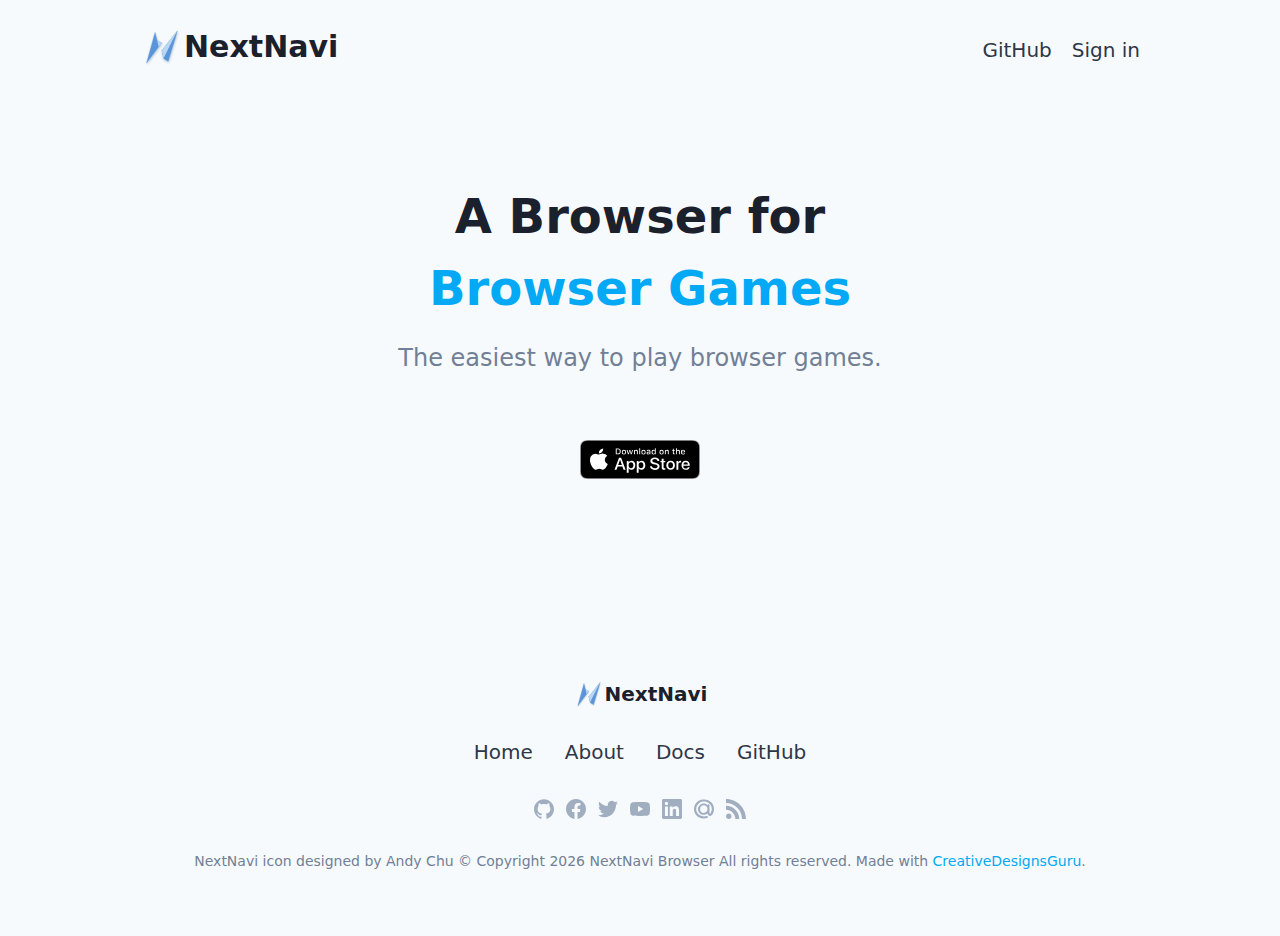
==== commit baa2e45d: "update" ====
--- a/index.html
+++ b/index.html
@@ -1,2 +1,2 @@
-<!DOCTYPE html><html lang="en"><head><meta charSet="UTF-8"/><meta name="viewport" content="width=device-width,initial-scale=1"/><link rel="apple-touch-icon" href="/apple-touch-icon.png"/><link rel="icon" type="image/png" sizes="32x32" href="/favicon-32x32.png"/><link rel="icon" type="image/png" sizes="16x16" href="/favicon-16x16.png"/><link rel="icon" href="/favicon.ico"/><title>NextNavi Browser</title><meta name="robots" content="index,follow"/><meta name="description" content="A Browser for Browser Games."/><meta property="og:title" content="NextNavi Browser"/><meta property="og:description" content="A Browser for Browser Games."/><meta property="og:locale" content="en"/><meta property="og:site_name" content="NextNavi"/><meta name="next-head-count" content="13"/><link rel="preload" href="/_next/static/css/a53063075c26a95d.css" as="style"/><link rel="stylesheet" href="/_next/static/css/a53063075c26a95d.css" data-n-g=""/><noscript data-n-css=""></noscript><script defer="" nomodule="" src="/_next/static/chunks/polyfills-78c92fac7aa8fdd8.js"></script><script src="/_next/static/chunks/webpack-1413337c303c8675.js" defer=""></script><script src="/_next/static/chunks/framework-ecc4130bc7a58a64.js" defer=""></script><script src="/_next/static/chunks/main-595ca2cb06c833e0.js" defer=""></script><script src="/_next/static/chunks/pages/_app-cc5336de1ecf97c4.js" defer=""></script><script src="/_next/static/chunks/198-7b738c7dc36033b2.js" defer=""></script><script src="/_next/static/chunks/pages/index-c55e00ae520c8e71.js" defer=""></script><script src="/_next/static/nX-shBDmdRkqEykxTdYzr/_buildManifest.js" defer=""></script><script src="/_next/static/nX-shBDmdRkqEykxTdYzr/_ssgManifest.js" defer=""></script><style id="__jsx-4057204961">.navbar.jsx-4057204961 li:not(:first-child){margin-top:0;}.navbar.jsx-4057204961 li:not(:last-child){margin-right:1.25rem;}</style><style id="__jsx-1515328475">.btn.jsx-1515328475{border-radius:.375rem;display:inline-block;text-align:center;}.btn-base.jsx-1515328475{font-size:1.125rem;font-weight:600;}.btn-xl.jsx-1515328475{font-size:1.25rem;font-weight:800;}</style><style id="__jsx-386846369">.footer-icon-list.jsx-386846369 a:not(:last-child){margin-right:.75rem;}.footer-icon-list.jsx-386846369 a{--tw-text-opacity:1;color:rgb(160 174 192/var(--tw-text-opacity));}.footer-icon-list.jsx-386846369 a:hover{--tw-text-opacity:1;color:rgb(74 85 104/var(--tw-text-opacity));}.footer-icon-list.jsx-386846369 svg{height:1.25rem;width:1.25rem;fill:currentColor;}</style><style id="__jsx-3513251595">.footer-copyright.jsx-3513251595 a{--tw-text-opacity:1;color:rgb(3 169 244/var(--tw-text-opacity));}.footer-copyright.jsx-3513251595 a:hover{-webkit-text-decoration-line:underline;text-decoration-line:underline;}</style><style id="__jsx-541721229">.navbar.jsx-541721229 li{margin-left:1rem;margin-right:1rem;}</style></head><body><div id="__next"><div class="text-gray-600 antialiased"><div class="bg-gray-100"><div class="mx-auto max-w-screen-lg px-3 py-6"><div class="jsx-4057204961 flex flex-wrap items-center justify-between"><div class="jsx-4057204961"><a href="/"><span class="inline-flex items-center text-gray-900 font-semibold text-3xl"><img width="44" height="44" src="/assets/images/logo.svg"/>NextNavi</span></a></div><nav class="jsx-4057204961"><ul class="jsx-4057204961 navbar flex items-center text-xl font-medium text-gray-800"><li><a href="https://github.com/NextNavi">GitHub</a></li><li><a href="/">Sign in</a></li></ul></nav></div></div><div class="mx-auto max-w-screen-lg px-3 pt-20 pb-32"><header class="text-center"><h1 class="whitespace-pre-line text-5xl font-bold leading-hero text-gray-900">A Browser for
-<span class="text-primary-500">Browser Games</span></h1><div class="mb-16 mt-4 text-2xl">The easiest way to play browser games.</div><a href="https://apps.apple.com/app/conningtower/id6446080475"><div class="jsx-1515328475 btn btn-xl btn-primary"><img src="/assets/icons/en/Download_on_the_App_Store.svg" alt="" class="jsx-1515328475"/></div></a></header></div></div><div class="bg-gray-100"><div class="mx-auto max-w-screen-lg px-3 py-16"><div class="jsx-541721229 text-center"><span class="inline-flex items-center text-gray-900 font-semibold text-xl"><img width="32" height="32" src="/assets/images/logo.svg"/>NextNavi</span><nav class="jsx-541721229"><ul class="jsx-541721229 navbar mt-5 flex flex-row justify-center text-xl font-medium text-gray-800"><li><a href="/">Home</a></li><li><a href="/">About</a></li><li><a href="/">Docs</a></li><li><a href="https://github.com/andychucs">GitHub</a></li></ul></nav><div class="jsx-541721229 mt-8 flex justify-center"><div class="jsx-386846369 footer-icon-list flex flex-wrap"><a href="https://github.com/andychucs"><svg viewBox="0 0 24 24" xmlns="http://www.w3.org/2000/svg"><path d="M12 .297c-6.63 0-12 5.373-12 12 0 5.303 3.438 9.8 8.205 11.385.6.113.82-.258.82-.577 0-.285-.01-1.04-.015-2.04-3.338.724-4.042-1.61-4.042-1.61C4.422 18.07 3.633 17.7 3.633 17.7c-1.087-.744.084-.729.084-.729 1.205.084 1.838 1.236 1.838 1.236 1.07 1.835 2.809 1.305 3.495.998.108-.776.417-1.305.76-1.605-2.665-.3-5.466-1.332-5.466-5.93 0-1.31.465-2.38 1.235-3.22-.135-.303-.54-1.523.105-3.176 0 0 1.005-.322 3.3 1.23.96-.267 1.98-.399 3-.405 1.02.006 2.04.138 3 .405 2.28-1.552 3.285-1.23 3.285-1.23.645 1.653.24 2.873.12 3.176.765.84 1.23 1.91 1.23 3.22 0 4.61-2.805 5.625-5.475 5.92.42.36.81 1.096.81 2.22 0 1.606-.015 2.896-.015 3.286 0 .315.21.69.825.57C20.565 22.092 24 17.592 24 12.297c0-6.627-5.373-12-12-12"></path></svg></a><a href="/"><svg viewBox="0 0 24 24" xmlns="http://www.w3.org/2000/svg"><path d="M23.998 12c0-6.628-5.372-12-11.999-12C5.372 0 0 5.372 0 12c0 5.988 4.388 10.952 10.124 11.852v-8.384H7.078v-3.469h3.046V9.356c0-3.008 1.792-4.669 4.532-4.669 1.313 0 2.686.234 2.686.234v2.953H15.83c-1.49 0-1.955.925-1.955 1.874V12h3.328l-.532 3.469h-2.796v8.384c5.736-.9 10.124-5.864 10.124-11.853z"></path></svg></a><a href="/"><svg viewBox="0 0 24 24" xmlns="http://www.w3.org/2000/svg"><path d="M23.954 4.569a10 10 0 01-2.825.775 4.958 4.958 0 002.163-2.723c-.951.555-2.005.959-3.127 1.184a4.92 4.92 0 00-8.384 4.482C7.691 8.094 4.066 6.13 1.64 3.161a4.822 4.822 0 00-.666 2.475c0 1.71.87 3.213 2.188 4.096a4.904 4.904 0 01-2.228-.616v.061a4.923 4.923 0 003.946 4.827 4.996 4.996 0 01-2.212.085 4.937 4.937 0 004.604 3.417 9.868 9.868 0 01-6.102 2.105c-.39 0-.779-.023-1.17-.067a13.995 13.995 0 007.557 2.209c9.054 0 13.999-7.496 13.999-13.986 0-.209 0-.42-.015-.63a9.936 9.936 0 002.46-2.548l-.047-.02z"></path></svg></a><a href="/"><svg xmlns="http://www.w3.org/2000/svg" viewBox="0 0 24 24"><path d="M23.495 6.205a3.007 3.007 0 00-2.088-2.088c-1.87-.501-9.396-.501-9.396-.501s-7.507-.01-9.396.501A3.007 3.007 0 00.527 6.205a31.247 31.247 0 00-.522 5.805 31.247 31.247 0 00.522 5.783 3.007 3.007 0 002.088 2.088c1.868.502 9.396.502 9.396.502s7.506 0 9.396-.502a3.007 3.007 0 002.088-2.088 31.247 31.247 0 00.5-5.783 31.247 31.247 0 00-.5-5.805zM9.609 15.601V8.408l6.264 3.602z"></path></svg></a><a href="/"><svg viewBox="0 0 24 24" xmlns="http://www.w3.org/2000/svg"><path d="M20.447 20.452h-3.554v-5.569c0-1.328-.027-3.037-1.852-3.037-1.853 0-2.136 1.445-2.136 2.939v5.667H9.351V9h3.414v1.561h.046c.477-.9 1.637-1.85 3.37-1.85 3.601 0 4.267 2.37 4.267 5.455v6.286zM5.337 7.433a2.062 2.062 0 01-2.063-2.065 2.064 2.064 0 112.063 2.065zm1.782 13.019H3.555V9h3.564v11.452zM22.225 0H1.771C.792 0 0 .774 0 1.729v20.542C0 23.227.792 24 1.771 24h20.451C23.2 24 24 23.227 24 22.271V1.729C24 .774 23.2 0 22.222 0h.003z"></path></svg></a><a href="/"><svg viewBox="0 0 24 24" xmlns="http://www.w3.org/2000/svg"><path d="M11.585 5.267c1.834 0 3.558.811 4.824 2.08v.004c0-.609.41-1.068.979-1.068h.145c.891 0 1.073.842 1.073 1.109l.005 9.475c-.063.621.64.941 1.029.543 1.521-1.564 3.342-8.038-.946-11.79-3.996-3.497-9.357-2.921-12.209-.955-3.031 2.091-4.971 6.718-3.086 11.064 2.054 4.74 7.931 6.152 11.424 4.744 1.769-.715 2.586 1.676.749 2.457-2.776 1.184-10.502 1.064-14.11-5.188C-.977 13.521-.847 6.093 5.62 2.245 10.567-.698 17.09.117 21.022 4.224c4.111 4.294 3.872 12.334-.139 15.461-1.816 1.42-4.516.037-4.498-2.031l-.019-.678c-1.265 1.256-2.948 1.988-4.782 1.988-3.625 0-6.813-3.189-6.813-6.812 0-3.659 3.189-6.885 6.814-6.885zm4.561 6.623c-.137-2.653-2.106-4.249-4.484-4.249h-.09c-2.745 0-4.268 2.159-4.268 4.61 0 2.747 1.842 4.481 4.256 4.481 2.693 0 4.464-1.973 4.592-4.306l-.006-.536z"></path></svg></a><a href="/"><svg viewBox="0 0 24 24" xmlns="http://www.w3.org/2000/svg"><path d="M19.199 24C19.199 13.467 10.533 4.8 0 4.8V0c13.165 0 24 10.835 24 24h-4.801zM3.291 17.415a3.3 3.3 0 013.293 3.295A3.303 3.303 0 013.283 24C1.47 24 0 22.526 0 20.71s1.475-3.294 3.291-3.295zM15.909 24h-4.665c0-6.169-5.075-11.245-11.244-11.245V8.09c8.727 0 15.909 7.184 15.909 15.91z"></path></svg></a></div></div><div class="jsx-541721229 mt-8 text-sm"><div class="jsx-3513251595 footer-copyright">NextNavi icon designed by Andy Chu © Copyright <!-- -->2024<!-- --> <!-- -->NextNavi Browser<!-- --> All rights reserved. Made with<!-- --> <a href="https://creativedesignsguru.com" class="jsx-3513251595">CreativeDesignsGuru</a>.</div></div></div></div></div></div></div><script id="__NEXT_DATA__" type="application/json">{"props":{"pageProps":{}},"page":"/","query":{},"buildId":"nX-shBDmdRkqEykxTdYzr","nextExport":true,"autoExport":true,"isFallback":false,"scriptLoader":[]}</script></body></html>+<!DOCTYPE html><html lang="en"><head><meta charSet="UTF-8"/><meta name="viewport" content="width=device-width,initial-scale=1"/><link rel="apple-touch-icon" href="/apple-touch-icon.png"/><link rel="icon" type="image/png" sizes="32x32" href="/favicon-32x32.png"/><link rel="icon" type="image/png" sizes="16x16" href="/favicon-16x16.png"/><link rel="icon" href="/favicon.ico"/><title>NextNavi Browser</title><meta name="robots" content="index,follow"/><meta name="description" content="A Browser for Browser Games."/><meta property="og:title" content="NextNavi Browser"/><meta property="og:description" content="A Browser for Browser Games."/><meta property="og:locale" content="en"/><meta property="og:site_name" content="NextNavi"/><meta name="next-head-count" content="13"/><link rel="preload" href="/_next/static/css/a53063075c26a95d.css" as="style"/><link rel="stylesheet" href="/_next/static/css/a53063075c26a95d.css" data-n-g=""/><noscript data-n-css=""></noscript><script defer="" nomodule="" src="/_next/static/chunks/polyfills-78c92fac7aa8fdd8.js"></script><script src="/_next/static/chunks/webpack-1413337c303c8675.js" defer=""></script><script src="/_next/static/chunks/framework-ecc4130bc7a58a64.js" defer=""></script><script src="/_next/static/chunks/main-595ca2cb06c833e0.js" defer=""></script><script src="/_next/static/chunks/pages/_app-cc5336de1ecf97c4.js" defer=""></script><script src="/_next/static/chunks/198-7b738c7dc36033b2.js" defer=""></script><script src="/_next/static/chunks/pages/index-c55e00ae520c8e71.js" defer=""></script><script src="/_next/static/0ALsyJJmd_yt-jKTJkByY/_buildManifest.js" defer=""></script><script src="/_next/static/0ALsyJJmd_yt-jKTJkByY/_ssgManifest.js" defer=""></script><style id="__jsx-4057204961">.navbar.jsx-4057204961 li:not(:first-child){margin-top:0;}.navbar.jsx-4057204961 li:not(:last-child){margin-right:1.25rem;}</style><style id="__jsx-1515328475">.btn.jsx-1515328475{border-radius:.375rem;display:inline-block;text-align:center;}.btn-base.jsx-1515328475{font-size:1.125rem;font-weight:600;}.btn-xl.jsx-1515328475{font-size:1.25rem;font-weight:800;}</style><style id="__jsx-386846369">.footer-icon-list.jsx-386846369 a:not(:last-child){margin-right:.75rem;}.footer-icon-list.jsx-386846369 a{--tw-text-opacity:1;color:rgb(160 174 192/var(--tw-text-opacity));}.footer-icon-list.jsx-386846369 a:hover{--tw-text-opacity:1;color:rgb(74 85 104/var(--tw-text-opacity));}.footer-icon-list.jsx-386846369 svg{height:1.25rem;width:1.25rem;fill:currentColor;}</style><style id="__jsx-3513251595">.footer-copyright.jsx-3513251595 a{--tw-text-opacity:1;color:rgb(3 169 244/var(--tw-text-opacity));}.footer-copyright.jsx-3513251595 a:hover{-webkit-text-decoration-line:underline;text-decoration-line:underline;}</style><style id="__jsx-541721229">.navbar.jsx-541721229 li{margin-left:1rem;margin-right:1rem;}</style></head><body><div id="__next"><div class="text-gray-600 antialiased"><div class="bg-gray-100"><div class="mx-auto max-w-screen-lg px-3 py-6"><div class="jsx-4057204961 flex flex-wrap items-center justify-between"><div class="jsx-4057204961"><a href="/"><span class="inline-flex items-center text-gray-900 font-semibold text-3xl"><img width="44" height="44" src="/assets/images/logo.svg"/>NextNavi</span></a></div><nav class="jsx-4057204961"><ul class="jsx-4057204961 navbar flex items-center text-xl font-medium text-gray-800"><li><a href="https://github.com/NextNavi">GitHub</a></li><li><a href="/">Sign in</a></li></ul></nav></div></div><div class="mx-auto max-w-screen-lg px-3 pt-20 pb-32"><header class="text-center"><h1 class="whitespace-pre-line text-5xl font-bold leading-hero text-gray-900">A Browser for
+<span class="text-primary-500">Browser Games</span></h1><div class="mb-16 mt-4 text-2xl">The easiest way to play browser games.</div><a href="https://apps.apple.com/app/conningtower/id6446080475"><div class="jsx-1515328475 btn btn-xl btn-primary"><img src="/assets/icons/en/Download_on_the_App_Store.svg" alt="" class="jsx-1515328475"/></div></a></header></div></div><div class="bg-gray-100"><div class="mx-auto max-w-screen-lg px-3 py-16"><div class="jsx-541721229 text-center"><span class="inline-flex items-center text-gray-900 font-semibold text-xl"><img width="32" height="32" src="/assets/images/logo.svg"/>NextNavi</span><nav class="jsx-541721229"><ul class="jsx-541721229 navbar mt-5 flex flex-row justify-center text-xl font-medium text-gray-800"><li><a href="/">Home</a></li><li><a href="/">About</a></li><li><a href="/">Docs</a></li><li><a href="https://github.com/andychucs">GitHub</a></li></ul></nav><div class="jsx-541721229 mt-8 flex justify-center"><div class="jsx-386846369 footer-icon-list flex flex-wrap"><a href="https://github.com/andychucs"><svg viewBox="0 0 24 24" xmlns="http://www.w3.org/2000/svg"><path d="M12 .297c-6.63 0-12 5.373-12 12 0 5.303 3.438 9.8 8.205 11.385.6.113.82-.258.82-.577 0-.285-.01-1.04-.015-2.04-3.338.724-4.042-1.61-4.042-1.61C4.422 18.07 3.633 17.7 3.633 17.7c-1.087-.744.084-.729.084-.729 1.205.084 1.838 1.236 1.838 1.236 1.07 1.835 2.809 1.305 3.495.998.108-.776.417-1.305.76-1.605-2.665-.3-5.466-1.332-5.466-5.93 0-1.31.465-2.38 1.235-3.22-.135-.303-.54-1.523.105-3.176 0 0 1.005-.322 3.3 1.23.96-.267 1.98-.399 3-.405 1.02.006 2.04.138 3 .405 2.28-1.552 3.285-1.23 3.285-1.23.645 1.653.24 2.873.12 3.176.765.84 1.23 1.91 1.23 3.22 0 4.61-2.805 5.625-5.475 5.92.42.36.81 1.096.81 2.22 0 1.606-.015 2.896-.015 3.286 0 .315.21.69.825.57C20.565 22.092 24 17.592 24 12.297c0-6.627-5.373-12-12-12"></path></svg></a><a href="/"><svg viewBox="0 0 24 24" xmlns="http://www.w3.org/2000/svg"><path d="M23.998 12c0-6.628-5.372-12-11.999-12C5.372 0 0 5.372 0 12c0 5.988 4.388 10.952 10.124 11.852v-8.384H7.078v-3.469h3.046V9.356c0-3.008 1.792-4.669 4.532-4.669 1.313 0 2.686.234 2.686.234v2.953H15.83c-1.49 0-1.955.925-1.955 1.874V12h3.328l-.532 3.469h-2.796v8.384c5.736-.9 10.124-5.864 10.124-11.853z"></path></svg></a><a href="/"><svg viewBox="0 0 24 24" xmlns="http://www.w3.org/2000/svg"><path d="M23.954 4.569a10 10 0 01-2.825.775 4.958 4.958 0 002.163-2.723c-.951.555-2.005.959-3.127 1.184a4.92 4.92 0 00-8.384 4.482C7.691 8.094 4.066 6.13 1.64 3.161a4.822 4.822 0 00-.666 2.475c0 1.71.87 3.213 2.188 4.096a4.904 4.904 0 01-2.228-.616v.061a4.923 4.923 0 003.946 4.827 4.996 4.996 0 01-2.212.085 4.937 4.937 0 004.604 3.417 9.868 9.868 0 01-6.102 2.105c-.39 0-.779-.023-1.17-.067a13.995 13.995 0 007.557 2.209c9.054 0 13.999-7.496 13.999-13.986 0-.209 0-.42-.015-.63a9.936 9.936 0 002.46-2.548l-.047-.02z"></path></svg></a><a href="/"><svg xmlns="http://www.w3.org/2000/svg" viewBox="0 0 24 24"><path d="M23.495 6.205a3.007 3.007 0 00-2.088-2.088c-1.87-.501-9.396-.501-9.396-.501s-7.507-.01-9.396.501A3.007 3.007 0 00.527 6.205a31.247 31.247 0 00-.522 5.805 31.247 31.247 0 00.522 5.783 3.007 3.007 0 002.088 2.088c1.868.502 9.396.502 9.396.502s7.506 0 9.396-.502a3.007 3.007 0 002.088-2.088 31.247 31.247 0 00.5-5.783 31.247 31.247 0 00-.5-5.805zM9.609 15.601V8.408l6.264 3.602z"></path></svg></a><a href="/"><svg viewBox="0 0 24 24" xmlns="http://www.w3.org/2000/svg"><path d="M20.447 20.452h-3.554v-5.569c0-1.328-.027-3.037-1.852-3.037-1.853 0-2.136 1.445-2.136 2.939v5.667H9.351V9h3.414v1.561h.046c.477-.9 1.637-1.85 3.37-1.85 3.601 0 4.267 2.37 4.267 5.455v6.286zM5.337 7.433a2.062 2.062 0 01-2.063-2.065 2.064 2.064 0 112.063 2.065zm1.782 13.019H3.555V9h3.564v11.452zM22.225 0H1.771C.792 0 0 .774 0 1.729v20.542C0 23.227.792 24 1.771 24h20.451C23.2 24 24 23.227 24 22.271V1.729C24 .774 23.2 0 22.222 0h.003z"></path></svg></a><a href="/"><svg viewBox="0 0 24 24" xmlns="http://www.w3.org/2000/svg"><path d="M11.585 5.267c1.834 0 3.558.811 4.824 2.08v.004c0-.609.41-1.068.979-1.068h.145c.891 0 1.073.842 1.073 1.109l.005 9.475c-.063.621.64.941 1.029.543 1.521-1.564 3.342-8.038-.946-11.79-3.996-3.497-9.357-2.921-12.209-.955-3.031 2.091-4.971 6.718-3.086 11.064 2.054 4.74 7.931 6.152 11.424 4.744 1.769-.715 2.586 1.676.749 2.457-2.776 1.184-10.502 1.064-14.11-5.188C-.977 13.521-.847 6.093 5.62 2.245 10.567-.698 17.09.117 21.022 4.224c4.111 4.294 3.872 12.334-.139 15.461-1.816 1.42-4.516.037-4.498-2.031l-.019-.678c-1.265 1.256-2.948 1.988-4.782 1.988-3.625 0-6.813-3.189-6.813-6.812 0-3.659 3.189-6.885 6.814-6.885zm4.561 6.623c-.137-2.653-2.106-4.249-4.484-4.249h-.09c-2.745 0-4.268 2.159-4.268 4.61 0 2.747 1.842 4.481 4.256 4.481 2.693 0 4.464-1.973 4.592-4.306l-.006-.536z"></path></svg></a><a href="/"><svg viewBox="0 0 24 24" xmlns="http://www.w3.org/2000/svg"><path d="M19.199 24C19.199 13.467 10.533 4.8 0 4.8V0c13.165 0 24 10.835 24 24h-4.801zM3.291 17.415a3.3 3.3 0 013.293 3.295A3.303 3.303 0 013.283 24C1.47 24 0 22.526 0 20.71s1.475-3.294 3.291-3.295zM15.909 24h-4.665c0-6.169-5.075-11.245-11.244-11.245V8.09c8.727 0 15.909 7.184 15.909 15.91z"></path></svg></a></div></div><div class="jsx-541721229 mt-8 text-sm"><div class="jsx-3513251595 footer-copyright">NextNavi icon designed by Andy Chu © Copyright <!-- -->2024<!-- --> <!-- -->NextNavi Browser<!-- --> All rights reserved. Made with<!-- --> <a href="https://creativedesignsguru.com" class="jsx-3513251595">CreativeDesignsGuru</a>.</div></div></div></div></div></div></div><script id="__NEXT_DATA__" type="application/json">{"props":{"pageProps":{}},"page":"/","query":{},"buildId":"0ALsyJJmd_yt-jKTJkByY","nextExport":true,"autoExport":true,"isFallback":false,"scriptLoader":[]}</script></body></html>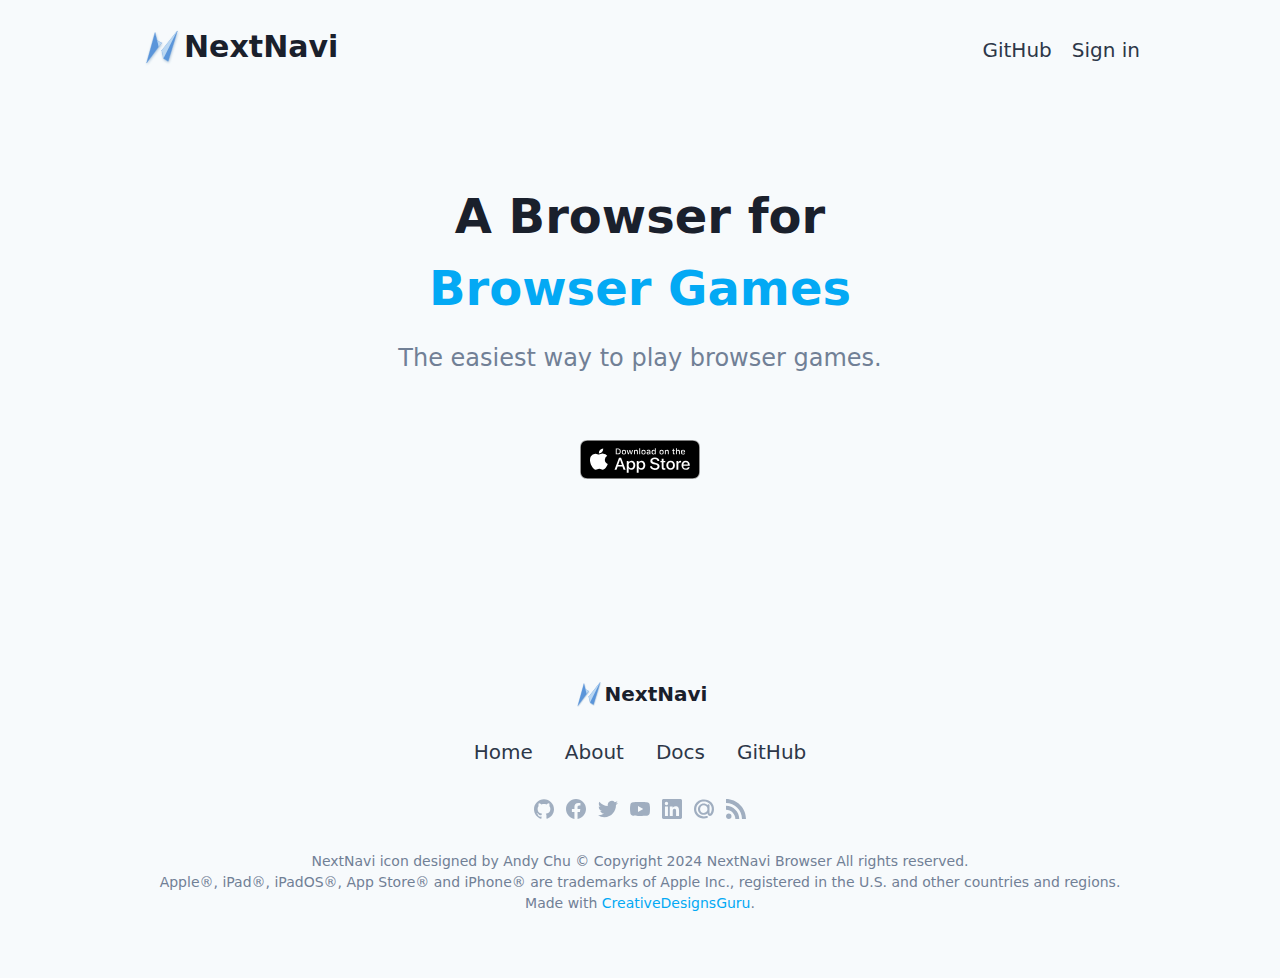
==== commit b67bfe9f: "update" ====
--- a/index.html
+++ b/index.html
@@ -1,2 +1,2 @@
-<!DOCTYPE html><html lang="en"><head><meta charSet="UTF-8"/><meta name="viewport" content="width=device-width,initial-scale=1"/><link rel="apple-touch-icon" href="/apple-touch-icon.png"/><link rel="icon" type="image/png" sizes="32x32" href="/favicon-32x32.png"/><link rel="icon" type="image/png" sizes="16x16" href="/favicon-16x16.png"/><link rel="icon" href="/favicon.ico"/><title>NextNavi Browser</title><meta name="robots" content="index,follow"/><meta name="description" content="A Browser for Browser Games."/><meta property="og:title" content="NextNavi Browser"/><meta property="og:description" content="A Browser for Browser Games."/><meta property="og:locale" content="en"/><meta property="og:site_name" content="NextNavi"/><meta name="next-head-count" content="13"/><link rel="preload" href="/_next/static/css/a53063075c26a95d.css" as="style"/><link rel="stylesheet" href="/_next/static/css/a53063075c26a95d.css" data-n-g=""/><noscript data-n-css=""></noscript><script defer="" nomodule="" src="/_next/static/chunks/polyfills-78c92fac7aa8fdd8.js"></script><script src="/_next/static/chunks/webpack-1413337c303c8675.js" defer=""></script><script src="/_next/static/chunks/framework-ecc4130bc7a58a64.js" defer=""></script><script src="/_next/static/chunks/main-595ca2cb06c833e0.js" defer=""></script><script src="/_next/static/chunks/pages/_app-cc5336de1ecf97c4.js" defer=""></script><script src="/_next/static/chunks/198-7b738c7dc36033b2.js" defer=""></script><script src="/_next/static/chunks/pages/index-c55e00ae520c8e71.js" defer=""></script><script src="/_next/static/0ALsyJJmd_yt-jKTJkByY/_buildManifest.js" defer=""></script><script src="/_next/static/0ALsyJJmd_yt-jKTJkByY/_ssgManifest.js" defer=""></script><style id="__jsx-4057204961">.navbar.jsx-4057204961 li:not(:first-child){margin-top:0;}.navbar.jsx-4057204961 li:not(:last-child){margin-right:1.25rem;}</style><style id="__jsx-1515328475">.btn.jsx-1515328475{border-radius:.375rem;display:inline-block;text-align:center;}.btn-base.jsx-1515328475{font-size:1.125rem;font-weight:600;}.btn-xl.jsx-1515328475{font-size:1.25rem;font-weight:800;}</style><style id="__jsx-386846369">.footer-icon-list.jsx-386846369 a:not(:last-child){margin-right:.75rem;}.footer-icon-list.jsx-386846369 a{--tw-text-opacity:1;color:rgb(160 174 192/var(--tw-text-opacity));}.footer-icon-list.jsx-386846369 a:hover{--tw-text-opacity:1;color:rgb(74 85 104/var(--tw-text-opacity));}.footer-icon-list.jsx-386846369 svg{height:1.25rem;width:1.25rem;fill:currentColor;}</style><style id="__jsx-3513251595">.footer-copyright.jsx-3513251595 a{--tw-text-opacity:1;color:rgb(3 169 244/var(--tw-text-opacity));}.footer-copyright.jsx-3513251595 a:hover{-webkit-text-decoration-line:underline;text-decoration-line:underline;}</style><style id="__jsx-541721229">.navbar.jsx-541721229 li{margin-left:1rem;margin-right:1rem;}</style></head><body><div id="__next"><div class="text-gray-600 antialiased"><div class="bg-gray-100"><div class="mx-auto max-w-screen-lg px-3 py-6"><div class="jsx-4057204961 flex flex-wrap items-center justify-between"><div class="jsx-4057204961"><a href="/"><span class="inline-flex items-center text-gray-900 font-semibold text-3xl"><img width="44" height="44" src="/assets/images/logo.svg"/>NextNavi</span></a></div><nav class="jsx-4057204961"><ul class="jsx-4057204961 navbar flex items-center text-xl font-medium text-gray-800"><li><a href="https://github.com/NextNavi">GitHub</a></li><li><a href="/">Sign in</a></li></ul></nav></div></div><div class="mx-auto max-w-screen-lg px-3 pt-20 pb-32"><header class="text-center"><h1 class="whitespace-pre-line text-5xl font-bold leading-hero text-gray-900">A Browser for
-<span class="text-primary-500">Browser Games</span></h1><div class="mb-16 mt-4 text-2xl">The easiest way to play browser games.</div><a href="https://apps.apple.com/app/conningtower/id6446080475"><div class="jsx-1515328475 btn btn-xl btn-primary"><img src="/assets/icons/en/Download_on_the_App_Store.svg" alt="" class="jsx-1515328475"/></div></a></header></div></div><div class="bg-gray-100"><div class="mx-auto max-w-screen-lg px-3 py-16"><div class="jsx-541721229 text-center"><span class="inline-flex items-center text-gray-900 font-semibold text-xl"><img width="32" height="32" src="/assets/images/logo.svg"/>NextNavi</span><nav class="jsx-541721229"><ul class="jsx-541721229 navbar mt-5 flex flex-row justify-center text-xl font-medium text-gray-800"><li><a href="/">Home</a></li><li><a href="/">About</a></li><li><a href="/">Docs</a></li><li><a href="https://github.com/andychucs">GitHub</a></li></ul></nav><div class="jsx-541721229 mt-8 flex justify-center"><div class="jsx-386846369 footer-icon-list flex flex-wrap"><a href="https://github.com/andychucs"><svg viewBox="0 0 24 24" xmlns="http://www.w3.org/2000/svg"><path d="M12 .297c-6.63 0-12 5.373-12 12 0 5.303 3.438 9.8 8.205 11.385.6.113.82-.258.82-.577 0-.285-.01-1.04-.015-2.04-3.338.724-4.042-1.61-4.042-1.61C4.422 18.07 3.633 17.7 3.633 17.7c-1.087-.744.084-.729.084-.729 1.205.084 1.838 1.236 1.838 1.236 1.07 1.835 2.809 1.305 3.495.998.108-.776.417-1.305.76-1.605-2.665-.3-5.466-1.332-5.466-5.93 0-1.31.465-2.38 1.235-3.22-.135-.303-.54-1.523.105-3.176 0 0 1.005-.322 3.3 1.23.96-.267 1.98-.399 3-.405 1.02.006 2.04.138 3 .405 2.28-1.552 3.285-1.23 3.285-1.23.645 1.653.24 2.873.12 3.176.765.84 1.23 1.91 1.23 3.22 0 4.61-2.805 5.625-5.475 5.92.42.36.81 1.096.81 2.22 0 1.606-.015 2.896-.015 3.286 0 .315.21.69.825.57C20.565 22.092 24 17.592 24 12.297c0-6.627-5.373-12-12-12"></path></svg></a><a href="/"><svg viewBox="0 0 24 24" xmlns="http://www.w3.org/2000/svg"><path d="M23.998 12c0-6.628-5.372-12-11.999-12C5.372 0 0 5.372 0 12c0 5.988 4.388 10.952 10.124 11.852v-8.384H7.078v-3.469h3.046V9.356c0-3.008 1.792-4.669 4.532-4.669 1.313 0 2.686.234 2.686.234v2.953H15.83c-1.49 0-1.955.925-1.955 1.874V12h3.328l-.532 3.469h-2.796v8.384c5.736-.9 10.124-5.864 10.124-11.853z"></path></svg></a><a href="/"><svg viewBox="0 0 24 24" xmlns="http://www.w3.org/2000/svg"><path d="M23.954 4.569a10 10 0 01-2.825.775 4.958 4.958 0 002.163-2.723c-.951.555-2.005.959-3.127 1.184a4.92 4.92 0 00-8.384 4.482C7.691 8.094 4.066 6.13 1.64 3.161a4.822 4.822 0 00-.666 2.475c0 1.71.87 3.213 2.188 4.096a4.904 4.904 0 01-2.228-.616v.061a4.923 4.923 0 003.946 4.827 4.996 4.996 0 01-2.212.085 4.937 4.937 0 004.604 3.417 9.868 9.868 0 01-6.102 2.105c-.39 0-.779-.023-1.17-.067a13.995 13.995 0 007.557 2.209c9.054 0 13.999-7.496 13.999-13.986 0-.209 0-.42-.015-.63a9.936 9.936 0 002.46-2.548l-.047-.02z"></path></svg></a><a href="/"><svg xmlns="http://www.w3.org/2000/svg" viewBox="0 0 24 24"><path d="M23.495 6.205a3.007 3.007 0 00-2.088-2.088c-1.87-.501-9.396-.501-9.396-.501s-7.507-.01-9.396.501A3.007 3.007 0 00.527 6.205a31.247 31.247 0 00-.522 5.805 31.247 31.247 0 00.522 5.783 3.007 3.007 0 002.088 2.088c1.868.502 9.396.502 9.396.502s7.506 0 9.396-.502a3.007 3.007 0 002.088-2.088 31.247 31.247 0 00.5-5.783 31.247 31.247 0 00-.5-5.805zM9.609 15.601V8.408l6.264 3.602z"></path></svg></a><a href="/"><svg viewBox="0 0 24 24" xmlns="http://www.w3.org/2000/svg"><path d="M20.447 20.452h-3.554v-5.569c0-1.328-.027-3.037-1.852-3.037-1.853 0-2.136 1.445-2.136 2.939v5.667H9.351V9h3.414v1.561h.046c.477-.9 1.637-1.85 3.37-1.85 3.601 0 4.267 2.37 4.267 5.455v6.286zM5.337 7.433a2.062 2.062 0 01-2.063-2.065 2.064 2.064 0 112.063 2.065zm1.782 13.019H3.555V9h3.564v11.452zM22.225 0H1.771C.792 0 0 .774 0 1.729v20.542C0 23.227.792 24 1.771 24h20.451C23.2 24 24 23.227 24 22.271V1.729C24 .774 23.2 0 22.222 0h.003z"></path></svg></a><a href="/"><svg viewBox="0 0 24 24" xmlns="http://www.w3.org/2000/svg"><path d="M11.585 5.267c1.834 0 3.558.811 4.824 2.08v.004c0-.609.41-1.068.979-1.068h.145c.891 0 1.073.842 1.073 1.109l.005 9.475c-.063.621.64.941 1.029.543 1.521-1.564 3.342-8.038-.946-11.79-3.996-3.497-9.357-2.921-12.209-.955-3.031 2.091-4.971 6.718-3.086 11.064 2.054 4.74 7.931 6.152 11.424 4.744 1.769-.715 2.586 1.676.749 2.457-2.776 1.184-10.502 1.064-14.11-5.188C-.977 13.521-.847 6.093 5.62 2.245 10.567-.698 17.09.117 21.022 4.224c4.111 4.294 3.872 12.334-.139 15.461-1.816 1.42-4.516.037-4.498-2.031l-.019-.678c-1.265 1.256-2.948 1.988-4.782 1.988-3.625 0-6.813-3.189-6.813-6.812 0-3.659 3.189-6.885 6.814-6.885zm4.561 6.623c-.137-2.653-2.106-4.249-4.484-4.249h-.09c-2.745 0-4.268 2.159-4.268 4.61 0 2.747 1.842 4.481 4.256 4.481 2.693 0 4.464-1.973 4.592-4.306l-.006-.536z"></path></svg></a><a href="/"><svg viewBox="0 0 24 24" xmlns="http://www.w3.org/2000/svg"><path d="M19.199 24C19.199 13.467 10.533 4.8 0 4.8V0c13.165 0 24 10.835 24 24h-4.801zM3.291 17.415a3.3 3.3 0 013.293 3.295A3.303 3.303 0 013.283 24C1.47 24 0 22.526 0 20.71s1.475-3.294 3.291-3.295zM15.909 24h-4.665c0-6.169-5.075-11.245-11.244-11.245V8.09c8.727 0 15.909 7.184 15.909 15.91z"></path></svg></a></div></div><div class="jsx-541721229 mt-8 text-sm"><div class="jsx-3513251595 footer-copyright">NextNavi icon designed by Andy Chu © Copyright <!-- -->2024<!-- --> <!-- -->NextNavi Browser<!-- --> All rights reserved. Made with<!-- --> <a href="https://creativedesignsguru.com" class="jsx-3513251595">CreativeDesignsGuru</a>.</div></div></div></div></div></div></div><script id="__NEXT_DATA__" type="application/json">{"props":{"pageProps":{}},"page":"/","query":{},"buildId":"0ALsyJJmd_yt-jKTJkByY","nextExport":true,"autoExport":true,"isFallback":false,"scriptLoader":[]}</script></body></html>+<!DOCTYPE html><html lang="en"><head><meta charSet="UTF-8"/><meta name="viewport" content="width=device-width,initial-scale=1"/><link rel="apple-touch-icon" href="/apple-touch-icon.png"/><link rel="icon" type="image/png" sizes="32x32" href="/favicon-32x32.png"/><link rel="icon" type="image/png" sizes="16x16" href="/favicon-16x16.png"/><link rel="icon" href="/favicon.ico"/><title>NextNavi Browser</title><meta name="robots" content="index,follow"/><meta name="description" content="A Browser for Browser Games."/><meta property="og:title" content="NextNavi Browser"/><meta property="og:description" content="A Browser for Browser Games."/><meta property="og:locale" content="en"/><meta property="og:site_name" content="NextNavi"/><meta name="next-head-count" content="13"/><link rel="preload" href="/_next/static/css/a53063075c26a95d.css" as="style"/><link rel="stylesheet" href="/_next/static/css/a53063075c26a95d.css" data-n-g=""/><noscript data-n-css=""></noscript><script defer="" nomodule="" src="/_next/static/chunks/polyfills-78c92fac7aa8fdd8.js"></script><script src="/_next/static/chunks/webpack-1413337c303c8675.js" defer=""></script><script src="/_next/static/chunks/framework-ecc4130bc7a58a64.js" defer=""></script><script src="/_next/static/chunks/main-595ca2cb06c833e0.js" defer=""></script><script src="/_next/static/chunks/pages/_app-cc5336de1ecf97c4.js" defer=""></script><script src="/_next/static/chunks/198-7b738c7dc36033b2.js" defer=""></script><script src="/_next/static/chunks/pages/index-cf8f072a2646532a.js" defer=""></script><script src="/_next/static/258mFuNa1q5F4QjX8Ugj8/_buildManifest.js" defer=""></script><script src="/_next/static/258mFuNa1q5F4QjX8Ugj8/_ssgManifest.js" defer=""></script><style id="__jsx-4057204961">.navbar.jsx-4057204961 li:not(:first-child){margin-top:0;}.navbar.jsx-4057204961 li:not(:last-child){margin-right:1.25rem;}</style><style id="__jsx-3843816628">.btn.jsx-3843816628{border-radius:.375rem;display:inline-block;text-align:center;}.btn.jsx-3843816628:hover{cursor:pointer;}.btn-base.jsx-3843816628{font-size:1.125rem;font-weight:600;}.btn-xl.jsx-3843816628{font-size:1.25rem;font-weight:800;}</style><style id="__jsx-386846369">.footer-icon-list.jsx-386846369 a:not(:last-child){margin-right:.75rem;}.footer-icon-list.jsx-386846369 a{--tw-text-opacity:1;color:rgb(160 174 192/var(--tw-text-opacity));}.footer-icon-list.jsx-386846369 a:hover{--tw-text-opacity:1;color:rgb(74 85 104/var(--tw-text-opacity));}.footer-icon-list.jsx-386846369 svg{height:1.25rem;width:1.25rem;fill:currentColor;}</style><style id="__jsx-3513251595">.footer-copyright.jsx-3513251595 a{--tw-text-opacity:1;color:rgb(3 169 244/var(--tw-text-opacity));}.footer-copyright.jsx-3513251595 a:hover{-webkit-text-decoration-line:underline;text-decoration-line:underline;}</style><style id="__jsx-541721229">.navbar.jsx-541721229 li{margin-left:1rem;margin-right:1rem;}</style></head><body><div id="__next"><div class="text-gray-600 antialiased"><div class="bg-gray-100"><div class="mx-auto max-w-screen-lg px-3 py-6"><div class="jsx-4057204961 flex flex-wrap items-center justify-between"><div class="jsx-4057204961"><a href="/"><span class="inline-flex items-center text-gray-900 font-semibold text-3xl"><img width="44" height="44" src="/assets/images/logo.svg"/>NextNavi</span></a></div><nav class="jsx-4057204961"><ul class="jsx-4057204961 navbar flex items-center text-xl font-medium text-gray-800"><li><a href="https://github.com/NextNavi">GitHub</a></li><li><a href="/">Sign in</a></li></ul></nav></div></div><div class="mx-auto max-w-screen-lg px-3 pt-20 pb-32"><header class="text-center"><h1 class="whitespace-pre-line text-5xl font-bold leading-hero text-gray-900">A Browser for
+<span class="text-primary-500">Browser Games</span></h1><div class="mb-16 mt-4 text-2xl">The easiest way to play browser games.</div><a href="https://apps.apple.com/app/conningtower/id6446080475"><div class="jsx-3843816628 btn btn-xl btn-primary"><img src="/assets/icons/en/Download_on_the_App_Store.svg" alt="" class="jsx-3843816628"/></div></a></header></div></div><div class="bg-gray-100"><div class="mx-auto max-w-screen-lg px-3 py-16"><div class="jsx-541721229 text-center"><span class="inline-flex items-center text-gray-900 font-semibold text-xl"><img width="32" height="32" src="/assets/images/logo.svg"/>NextNavi</span><nav class="jsx-541721229"><ul class="jsx-541721229 navbar mt-5 flex flex-row justify-center text-xl font-medium text-gray-800"><li><a href="/">Home</a></li><li><a href="/">About</a></li><li><a href="/">Docs</a></li><li><a href="https://github.com/andychucs">GitHub</a></li></ul></nav><div class="jsx-541721229 mt-8 flex justify-center"><div class="jsx-386846369 footer-icon-list flex flex-wrap"><a href="https://github.com/andychucs"><svg viewBox="0 0 24 24" xmlns="http://www.w3.org/2000/svg"><path d="M12 .297c-6.63 0-12 5.373-12 12 0 5.303 3.438 9.8 8.205 11.385.6.113.82-.258.82-.577 0-.285-.01-1.04-.015-2.04-3.338.724-4.042-1.61-4.042-1.61C4.422 18.07 3.633 17.7 3.633 17.7c-1.087-.744.084-.729.084-.729 1.205.084 1.838 1.236 1.838 1.236 1.07 1.835 2.809 1.305 3.495.998.108-.776.417-1.305.76-1.605-2.665-.3-5.466-1.332-5.466-5.93 0-1.31.465-2.38 1.235-3.22-.135-.303-.54-1.523.105-3.176 0 0 1.005-.322 3.3 1.23.96-.267 1.98-.399 3-.405 1.02.006 2.04.138 3 .405 2.28-1.552 3.285-1.23 3.285-1.23.645 1.653.24 2.873.12 3.176.765.84 1.23 1.91 1.23 3.22 0 4.61-2.805 5.625-5.475 5.92.42.36.81 1.096.81 2.22 0 1.606-.015 2.896-.015 3.286 0 .315.21.69.825.57C20.565 22.092 24 17.592 24 12.297c0-6.627-5.373-12-12-12"></path></svg></a><a href="/"><svg viewBox="0 0 24 24" xmlns="http://www.w3.org/2000/svg"><path d="M23.998 12c0-6.628-5.372-12-11.999-12C5.372 0 0 5.372 0 12c0 5.988 4.388 10.952 10.124 11.852v-8.384H7.078v-3.469h3.046V9.356c0-3.008 1.792-4.669 4.532-4.669 1.313 0 2.686.234 2.686.234v2.953H15.83c-1.49 0-1.955.925-1.955 1.874V12h3.328l-.532 3.469h-2.796v8.384c5.736-.9 10.124-5.864 10.124-11.853z"></path></svg></a><a href="/"><svg viewBox="0 0 24 24" xmlns="http://www.w3.org/2000/svg"><path d="M23.954 4.569a10 10 0 01-2.825.775 4.958 4.958 0 002.163-2.723c-.951.555-2.005.959-3.127 1.184a4.92 4.92 0 00-8.384 4.482C7.691 8.094 4.066 6.13 1.64 3.161a4.822 4.822 0 00-.666 2.475c0 1.71.87 3.213 2.188 4.096a4.904 4.904 0 01-2.228-.616v.061a4.923 4.923 0 003.946 4.827 4.996 4.996 0 01-2.212.085 4.937 4.937 0 004.604 3.417 9.868 9.868 0 01-6.102 2.105c-.39 0-.779-.023-1.17-.067a13.995 13.995 0 007.557 2.209c9.054 0 13.999-7.496 13.999-13.986 0-.209 0-.42-.015-.63a9.936 9.936 0 002.46-2.548l-.047-.02z"></path></svg></a><a href="/"><svg xmlns="http://www.w3.org/2000/svg" viewBox="0 0 24 24"><path d="M23.495 6.205a3.007 3.007 0 00-2.088-2.088c-1.87-.501-9.396-.501-9.396-.501s-7.507-.01-9.396.501A3.007 3.007 0 00.527 6.205a31.247 31.247 0 00-.522 5.805 31.247 31.247 0 00.522 5.783 3.007 3.007 0 002.088 2.088c1.868.502 9.396.502 9.396.502s7.506 0 9.396-.502a3.007 3.007 0 002.088-2.088 31.247 31.247 0 00.5-5.783 31.247 31.247 0 00-.5-5.805zM9.609 15.601V8.408l6.264 3.602z"></path></svg></a><a href="/"><svg viewBox="0 0 24 24" xmlns="http://www.w3.org/2000/svg"><path d="M20.447 20.452h-3.554v-5.569c0-1.328-.027-3.037-1.852-3.037-1.853 0-2.136 1.445-2.136 2.939v5.667H9.351V9h3.414v1.561h.046c.477-.9 1.637-1.85 3.37-1.85 3.601 0 4.267 2.37 4.267 5.455v6.286zM5.337 7.433a2.062 2.062 0 01-2.063-2.065 2.064 2.064 0 112.063 2.065zm1.782 13.019H3.555V9h3.564v11.452zM22.225 0H1.771C.792 0 0 .774 0 1.729v20.542C0 23.227.792 24 1.771 24h20.451C23.2 24 24 23.227 24 22.271V1.729C24 .774 23.2 0 22.222 0h.003z"></path></svg></a><a href="/"><svg viewBox="0 0 24 24" xmlns="http://www.w3.org/2000/svg"><path d="M11.585 5.267c1.834 0 3.558.811 4.824 2.08v.004c0-.609.41-1.068.979-1.068h.145c.891 0 1.073.842 1.073 1.109l.005 9.475c-.063.621.64.941 1.029.543 1.521-1.564 3.342-8.038-.946-11.79-3.996-3.497-9.357-2.921-12.209-.955-3.031 2.091-4.971 6.718-3.086 11.064 2.054 4.74 7.931 6.152 11.424 4.744 1.769-.715 2.586 1.676.749 2.457-2.776 1.184-10.502 1.064-14.11-5.188C-.977 13.521-.847 6.093 5.62 2.245 10.567-.698 17.09.117 21.022 4.224c4.111 4.294 3.872 12.334-.139 15.461-1.816 1.42-4.516.037-4.498-2.031l-.019-.678c-1.265 1.256-2.948 1.988-4.782 1.988-3.625 0-6.813-3.189-6.813-6.812 0-3.659 3.189-6.885 6.814-6.885zm4.561 6.623c-.137-2.653-2.106-4.249-4.484-4.249h-.09c-2.745 0-4.268 2.159-4.268 4.61 0 2.747 1.842 4.481 4.256 4.481 2.693 0 4.464-1.973 4.592-4.306l-.006-.536z"></path></svg></a><a href="/"><svg viewBox="0 0 24 24" xmlns="http://www.w3.org/2000/svg"><path d="M19.199 24C19.199 13.467 10.533 4.8 0 4.8V0c13.165 0 24 10.835 24 24h-4.801zM3.291 17.415a3.3 3.3 0 013.293 3.295A3.303 3.303 0 013.283 24C1.47 24 0 22.526 0 20.71s1.475-3.294 3.291-3.295zM15.909 24h-4.665c0-6.169-5.075-11.245-11.244-11.245V8.09c8.727 0 15.909 7.184 15.909 15.91z"></path></svg></a></div></div><div class="jsx-541721229 mt-8 text-sm"><div class="jsx-3513251595 footer-copyright">NextNavi icon designed by Andy Chu © Copyright <!-- -->2024<!-- --> <!-- -->NextNavi Browser<!-- --> All rights reserved. <br class="jsx-3513251595"/>Apple®, iPad®, iPadOS®, App Store® and iPhone® are trademarks of Apple Inc., registered in the U.S. and other countries and regions. <br class="jsx-3513251595"/>Made with <a href="https://creativedesignsguru.com" class="jsx-3513251595">CreativeDesignsGuru</a>.</div></div></div></div></div></div></div><script id="__NEXT_DATA__" type="application/json">{"props":{"pageProps":{}},"page":"/","query":{},"buildId":"258mFuNa1q5F4QjX8Ugj8","nextExport":true,"autoExport":true,"isFallback":false,"scriptLoader":[]}</script></body></html>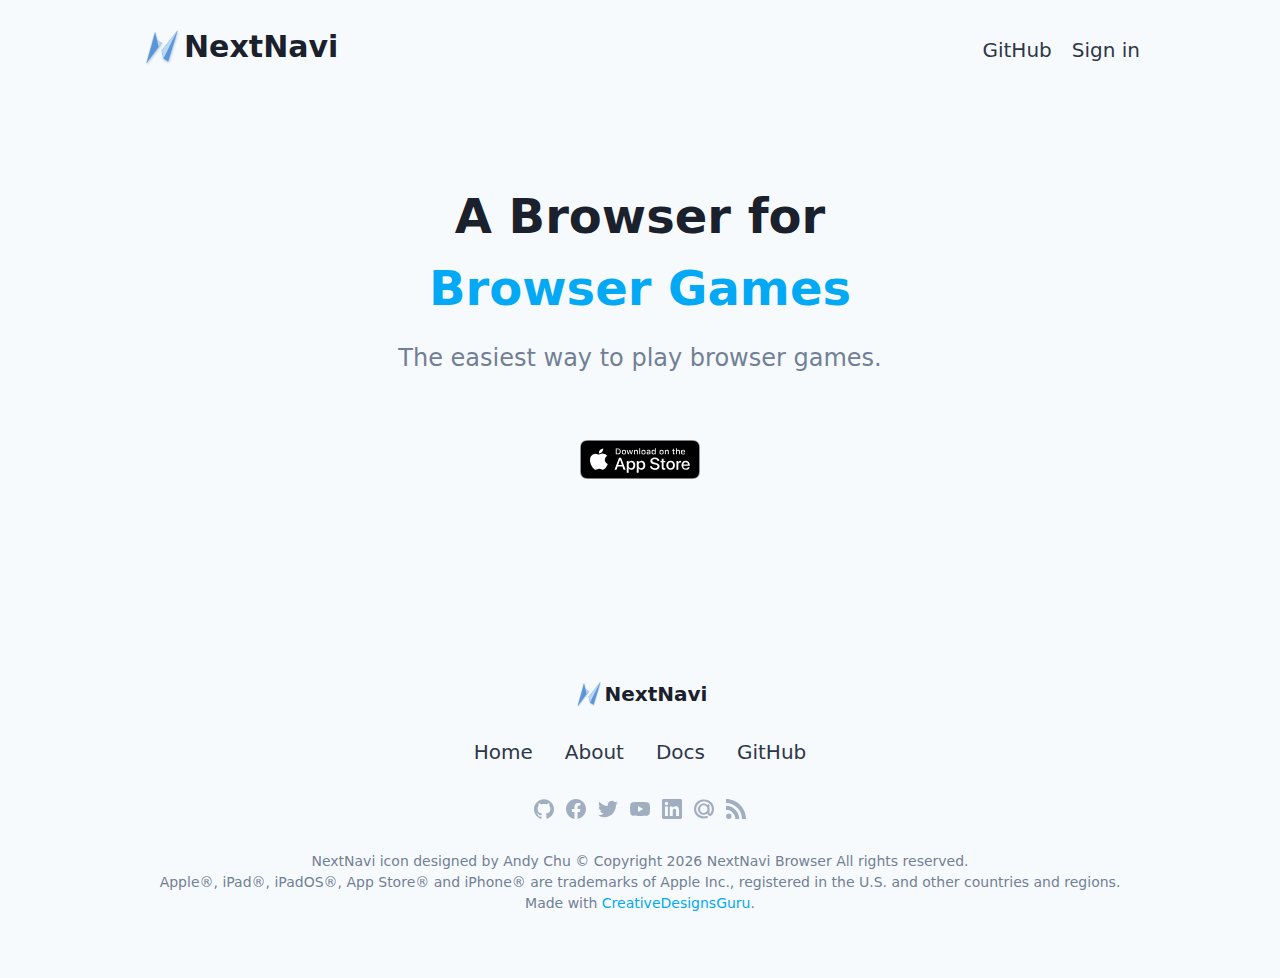
==== commit eb7f2256: "update" ====
--- a/index.html
+++ b/index.html
@@ -1,2 +1,2 @@
-<!DOCTYPE html><html lang="en"><head><meta charSet="UTF-8"/><meta name="viewport" content="width=device-width,initial-scale=1"/><link rel="apple-touch-icon" href="/apple-touch-icon.png"/><link rel="icon" type="image/png" sizes="32x32" href="/favicon-32x32.png"/><link rel="icon" type="image/png" sizes="16x16" href="/favicon-16x16.png"/><link rel="icon" href="/favicon.ico"/><title>NextNavi Browser</title><meta name="robots" content="index,follow"/><meta name="description" content="A Browser for Browser Games."/><meta property="og:title" content="NextNavi Browser"/><meta property="og:description" content="A Browser for Browser Games."/><meta property="og:locale" content="en"/><meta property="og:site_name" content="NextNavi"/><meta name="next-head-count" content="13"/><link rel="preload" href="/_next/static/css/a53063075c26a95d.css" as="style"/><link rel="stylesheet" href="/_next/static/css/a53063075c26a95d.css" data-n-g=""/><noscript data-n-css=""></noscript><script defer="" nomodule="" src="/_next/static/chunks/polyfills-78c92fac7aa8fdd8.js"></script><script src="/_next/static/chunks/webpack-1413337c303c8675.js" defer=""></script><script src="/_next/static/chunks/framework-ecc4130bc7a58a64.js" defer=""></script><script src="/_next/static/chunks/main-595ca2cb06c833e0.js" defer=""></script><script src="/_next/static/chunks/pages/_app-cc5336de1ecf97c4.js" defer=""></script><script src="/_next/static/chunks/198-7b738c7dc36033b2.js" defer=""></script><script src="/_next/static/chunks/pages/index-cf8f072a2646532a.js" defer=""></script><script src="/_next/static/258mFuNa1q5F4QjX8Ugj8/_buildManifest.js" defer=""></script><script src="/_next/static/258mFuNa1q5F4QjX8Ugj8/_ssgManifest.js" defer=""></script><style id="__jsx-4057204961">.navbar.jsx-4057204961 li:not(:first-child){margin-top:0;}.navbar.jsx-4057204961 li:not(:last-child){margin-right:1.25rem;}</style><style id="__jsx-3843816628">.btn.jsx-3843816628{border-radius:.375rem;display:inline-block;text-align:center;}.btn.jsx-3843816628:hover{cursor:pointer;}.btn-base.jsx-3843816628{font-size:1.125rem;font-weight:600;}.btn-xl.jsx-3843816628{font-size:1.25rem;font-weight:800;}</style><style id="__jsx-386846369">.footer-icon-list.jsx-386846369 a:not(:last-child){margin-right:.75rem;}.footer-icon-list.jsx-386846369 a{--tw-text-opacity:1;color:rgb(160 174 192/var(--tw-text-opacity));}.footer-icon-list.jsx-386846369 a:hover{--tw-text-opacity:1;color:rgb(74 85 104/var(--tw-text-opacity));}.footer-icon-list.jsx-386846369 svg{height:1.25rem;width:1.25rem;fill:currentColor;}</style><style id="__jsx-3513251595">.footer-copyright.jsx-3513251595 a{--tw-text-opacity:1;color:rgb(3 169 244/var(--tw-text-opacity));}.footer-copyright.jsx-3513251595 a:hover{-webkit-text-decoration-line:underline;text-decoration-line:underline;}</style><style id="__jsx-541721229">.navbar.jsx-541721229 li{margin-left:1rem;margin-right:1rem;}</style></head><body><div id="__next"><div class="text-gray-600 antialiased"><div class="bg-gray-100"><div class="mx-auto max-w-screen-lg px-3 py-6"><div class="jsx-4057204961 flex flex-wrap items-center justify-between"><div class="jsx-4057204961"><a href="/"><span class="inline-flex items-center text-gray-900 font-semibold text-3xl"><img width="44" height="44" src="/assets/images/logo.svg"/>NextNavi</span></a></div><nav class="jsx-4057204961"><ul class="jsx-4057204961 navbar flex items-center text-xl font-medium text-gray-800"><li><a href="https://github.com/NextNavi">GitHub</a></li><li><a href="/">Sign in</a></li></ul></nav></div></div><div class="mx-auto max-w-screen-lg px-3 pt-20 pb-32"><header class="text-center"><h1 class="whitespace-pre-line text-5xl font-bold leading-hero text-gray-900">A Browser for
-<span class="text-primary-500">Browser Games</span></h1><div class="mb-16 mt-4 text-2xl">The easiest way to play browser games.</div><a href="https://apps.apple.com/app/conningtower/id6446080475"><div class="jsx-3843816628 btn btn-xl btn-primary"><img src="/assets/icons/en/Download_on_the_App_Store.svg" alt="" class="jsx-3843816628"/></div></a></header></div></div><div class="bg-gray-100"><div class="mx-auto max-w-screen-lg px-3 py-16"><div class="jsx-541721229 text-center"><span class="inline-flex items-center text-gray-900 font-semibold text-xl"><img width="32" height="32" src="/assets/images/logo.svg"/>NextNavi</span><nav class="jsx-541721229"><ul class="jsx-541721229 navbar mt-5 flex flex-row justify-center text-xl font-medium text-gray-800"><li><a href="/">Home</a></li><li><a href="/">About</a></li><li><a href="/">Docs</a></li><li><a href="https://github.com/andychucs">GitHub</a></li></ul></nav><div class="jsx-541721229 mt-8 flex justify-center"><div class="jsx-386846369 footer-icon-list flex flex-wrap"><a href="https://github.com/andychucs"><svg viewBox="0 0 24 24" xmlns="http://www.w3.org/2000/svg"><path d="M12 .297c-6.63 0-12 5.373-12 12 0 5.303 3.438 9.8 8.205 11.385.6.113.82-.258.82-.577 0-.285-.01-1.04-.015-2.04-3.338.724-4.042-1.61-4.042-1.61C4.422 18.07 3.633 17.7 3.633 17.7c-1.087-.744.084-.729.084-.729 1.205.084 1.838 1.236 1.838 1.236 1.07 1.835 2.809 1.305 3.495.998.108-.776.417-1.305.76-1.605-2.665-.3-5.466-1.332-5.466-5.93 0-1.31.465-2.38 1.235-3.22-.135-.303-.54-1.523.105-3.176 0 0 1.005-.322 3.3 1.23.96-.267 1.98-.399 3-.405 1.02.006 2.04.138 3 .405 2.28-1.552 3.285-1.23 3.285-1.23.645 1.653.24 2.873.12 3.176.765.84 1.23 1.91 1.23 3.22 0 4.61-2.805 5.625-5.475 5.92.42.36.81 1.096.81 2.22 0 1.606-.015 2.896-.015 3.286 0 .315.21.69.825.57C20.565 22.092 24 17.592 24 12.297c0-6.627-5.373-12-12-12"></path></svg></a><a href="/"><svg viewBox="0 0 24 24" xmlns="http://www.w3.org/2000/svg"><path d="M23.998 12c0-6.628-5.372-12-11.999-12C5.372 0 0 5.372 0 12c0 5.988 4.388 10.952 10.124 11.852v-8.384H7.078v-3.469h3.046V9.356c0-3.008 1.792-4.669 4.532-4.669 1.313 0 2.686.234 2.686.234v2.953H15.83c-1.49 0-1.955.925-1.955 1.874V12h3.328l-.532 3.469h-2.796v8.384c5.736-.9 10.124-5.864 10.124-11.853z"></path></svg></a><a href="/"><svg viewBox="0 0 24 24" xmlns="http://www.w3.org/2000/svg"><path d="M23.954 4.569a10 10 0 01-2.825.775 4.958 4.958 0 002.163-2.723c-.951.555-2.005.959-3.127 1.184a4.92 4.92 0 00-8.384 4.482C7.691 8.094 4.066 6.13 1.64 3.161a4.822 4.822 0 00-.666 2.475c0 1.71.87 3.213 2.188 4.096a4.904 4.904 0 01-2.228-.616v.061a4.923 4.923 0 003.946 4.827 4.996 4.996 0 01-2.212.085 4.937 4.937 0 004.604 3.417 9.868 9.868 0 01-6.102 2.105c-.39 0-.779-.023-1.17-.067a13.995 13.995 0 007.557 2.209c9.054 0 13.999-7.496 13.999-13.986 0-.209 0-.42-.015-.63a9.936 9.936 0 002.46-2.548l-.047-.02z"></path></svg></a><a href="/"><svg xmlns="http://www.w3.org/2000/svg" viewBox="0 0 24 24"><path d="M23.495 6.205a3.007 3.007 0 00-2.088-2.088c-1.87-.501-9.396-.501-9.396-.501s-7.507-.01-9.396.501A3.007 3.007 0 00.527 6.205a31.247 31.247 0 00-.522 5.805 31.247 31.247 0 00.522 5.783 3.007 3.007 0 002.088 2.088c1.868.502 9.396.502 9.396.502s7.506 0 9.396-.502a3.007 3.007 0 002.088-2.088 31.247 31.247 0 00.5-5.783 31.247 31.247 0 00-.5-5.805zM9.609 15.601V8.408l6.264 3.602z"></path></svg></a><a href="/"><svg viewBox="0 0 24 24" xmlns="http://www.w3.org/2000/svg"><path d="M20.447 20.452h-3.554v-5.569c0-1.328-.027-3.037-1.852-3.037-1.853 0-2.136 1.445-2.136 2.939v5.667H9.351V9h3.414v1.561h.046c.477-.9 1.637-1.85 3.37-1.85 3.601 0 4.267 2.37 4.267 5.455v6.286zM5.337 7.433a2.062 2.062 0 01-2.063-2.065 2.064 2.064 0 112.063 2.065zm1.782 13.019H3.555V9h3.564v11.452zM22.225 0H1.771C.792 0 0 .774 0 1.729v20.542C0 23.227.792 24 1.771 24h20.451C23.2 24 24 23.227 24 22.271V1.729C24 .774 23.2 0 22.222 0h.003z"></path></svg></a><a href="/"><svg viewBox="0 0 24 24" xmlns="http://www.w3.org/2000/svg"><path d="M11.585 5.267c1.834 0 3.558.811 4.824 2.08v.004c0-.609.41-1.068.979-1.068h.145c.891 0 1.073.842 1.073 1.109l.005 9.475c-.063.621.64.941 1.029.543 1.521-1.564 3.342-8.038-.946-11.79-3.996-3.497-9.357-2.921-12.209-.955-3.031 2.091-4.971 6.718-3.086 11.064 2.054 4.74 7.931 6.152 11.424 4.744 1.769-.715 2.586 1.676.749 2.457-2.776 1.184-10.502 1.064-14.11-5.188C-.977 13.521-.847 6.093 5.62 2.245 10.567-.698 17.09.117 21.022 4.224c4.111 4.294 3.872 12.334-.139 15.461-1.816 1.42-4.516.037-4.498-2.031l-.019-.678c-1.265 1.256-2.948 1.988-4.782 1.988-3.625 0-6.813-3.189-6.813-6.812 0-3.659 3.189-6.885 6.814-6.885zm4.561 6.623c-.137-2.653-2.106-4.249-4.484-4.249h-.09c-2.745 0-4.268 2.159-4.268 4.61 0 2.747 1.842 4.481 4.256 4.481 2.693 0 4.464-1.973 4.592-4.306l-.006-.536z"></path></svg></a><a href="/"><svg viewBox="0 0 24 24" xmlns="http://www.w3.org/2000/svg"><path d="M19.199 24C19.199 13.467 10.533 4.8 0 4.8V0c13.165 0 24 10.835 24 24h-4.801zM3.291 17.415a3.3 3.3 0 013.293 3.295A3.303 3.303 0 013.283 24C1.47 24 0 22.526 0 20.71s1.475-3.294 3.291-3.295zM15.909 24h-4.665c0-6.169-5.075-11.245-11.244-11.245V8.09c8.727 0 15.909 7.184 15.909 15.91z"></path></svg></a></div></div><div class="jsx-541721229 mt-8 text-sm"><div class="jsx-3513251595 footer-copyright">NextNavi icon designed by Andy Chu © Copyright <!-- -->2024<!-- --> <!-- -->NextNavi Browser<!-- --> All rights reserved. <br class="jsx-3513251595"/>Apple®, iPad®, iPadOS®, App Store® and iPhone® are trademarks of Apple Inc., registered in the U.S. and other countries and regions. <br class="jsx-3513251595"/>Made with <a href="https://creativedesignsguru.com" class="jsx-3513251595">CreativeDesignsGuru</a>.</div></div></div></div></div></div></div><script id="__NEXT_DATA__" type="application/json">{"props":{"pageProps":{}},"page":"/","query":{},"buildId":"258mFuNa1q5F4QjX8Ugj8","nextExport":true,"autoExport":true,"isFallback":false,"scriptLoader":[]}</script></body></html>+<!DOCTYPE html><html lang="en"><head><meta charSet="UTF-8"/><meta name="viewport" content="width=device-width,initial-scale=1"/><link rel="apple-touch-icon" href="/apple-touch-icon.png"/><link rel="icon" type="image/png" sizes="32x32" href="/favicon-32x32.png"/><link rel="icon" type="image/png" sizes="16x16" href="/favicon-16x16.png"/><link rel="icon" href="/favicon.ico"/><title>NextNavi Browser</title><meta name="robots" content="index,follow"/><meta name="description" content="A Browser for Browser Games."/><meta property="og:title" content="NextNavi Browser"/><meta property="og:description" content="A Browser for Browser Games."/><meta property="og:locale" content="en"/><meta property="og:site_name" content="NextNavi"/><meta name="next-head-count" content="13"/><link rel="preload" href="/_next/static/css/a53063075c26a95d.css" as="style"/><link rel="stylesheet" href="/_next/static/css/a53063075c26a95d.css" data-n-g=""/><noscript data-n-css=""></noscript><script defer="" nomodule="" src="/_next/static/chunks/polyfills-78c92fac7aa8fdd8.js"></script><script src="/_next/static/chunks/webpack-e3dd26f635f36831.js" defer=""></script><script src="/_next/static/chunks/framework-ecc4130bc7a58a64.js" defer=""></script><script src="/_next/static/chunks/main-595ca2cb06c833e0.js" defer=""></script><script src="/_next/static/chunks/pages/_app-cc5336de1ecf97c4.js" defer=""></script><script src="/_next/static/chunks/228-8cc8e13fde21ef58.js" defer=""></script><script src="/_next/static/chunks/pages/index-04c9e31f4b4a1297.js" defer=""></script><script src="/_next/static/fbuWSa77o1GksAVjBUqhr/_buildManifest.js" defer=""></script><script src="/_next/static/fbuWSa77o1GksAVjBUqhr/_ssgManifest.js" defer=""></script><style id="__jsx-4057204961">.navbar.jsx-4057204961 li:not(:first-child){margin-top:0;}.navbar.jsx-4057204961 li:not(:last-child){margin-right:1.25rem;}</style><style id="__jsx-1172976470">.btn-img.jsx-1172976470:hover{cursor:pointer;}.btn.jsx-1172976470{border-radius:.375rem;display:inline-block;text-align:center;}.btn.jsx-1172976470:hover{cursor:pointer;}.btn-base.jsx-1172976470{font-size:1.125rem;font-weight:600;}.btn-xl.jsx-1172976470{font-size:1.25rem;font-weight:800;}</style><style id="__jsx-386846369">.footer-icon-list.jsx-386846369 a:not(:last-child){margin-right:.75rem;}.footer-icon-list.jsx-386846369 a{--tw-text-opacity:1;color:rgb(160 174 192/var(--tw-text-opacity));}.footer-icon-list.jsx-386846369 a:hover{--tw-text-opacity:1;color:rgb(74 85 104/var(--tw-text-opacity));}.footer-icon-list.jsx-386846369 svg{height:1.25rem;width:1.25rem;fill:currentColor;}</style><style id="__jsx-3513251595">.footer-copyright.jsx-3513251595 a{--tw-text-opacity:1;color:rgb(3 169 244/var(--tw-text-opacity));}.footer-copyright.jsx-3513251595 a:hover{-webkit-text-decoration-line:underline;text-decoration-line:underline;}</style><style id="__jsx-541721229">.navbar.jsx-541721229 li{margin-left:1rem;margin-right:1rem;}</style></head><body><div id="__next"><div class="text-gray-600 antialiased"><div class="bg-gray-100"><div class="mx-auto max-w-screen-lg px-3 py-6"><div class="jsx-4057204961 flex flex-wrap items-center justify-between"><div class="jsx-4057204961"><a href="/"><span class="inline-flex items-center text-gray-900 font-semibold text-3xl"><img width="44" height="44" src="/assets/images/logo.svg"/>NextNavi</span></a></div><nav class="jsx-4057204961"><ul class="jsx-4057204961 navbar flex items-center text-xl font-medium text-gray-800"><li><a href="https://github.com/NextNavi">GitHub</a></li><li><a href="/">Sign in</a></li></ul></nav></div></div><div class="mx-auto max-w-screen-lg px-3 pt-20 pb-32"><header class="text-center"><h1 class="whitespace-pre-line text-5xl font-bold leading-hero text-gray-900">A Browser for
+<span class="text-primary-500">Browser Games</span></h1><div class="mb-16 mt-4 text-2xl">The easiest way to play browser games.</div><a href="https://apps.apple.com/app/conningtower/id6446080475"><div class="jsx-1172976470 btn btn-xl"><img src="/assets/icons/en/Download_on_the_App_Store.svg" alt="Download on the AppStore" class="jsx-1172976470 btn-img"/></div></a></header></div></div><div class="bg-gray-100"><div class="mx-auto max-w-screen-lg px-3 py-16"><div class="jsx-541721229 text-center"><span class="inline-flex items-center text-gray-900 font-semibold text-xl"><img width="32" height="32" src="/assets/images/logo.svg"/>NextNavi</span><nav class="jsx-541721229"><ul class="jsx-541721229 navbar mt-5 flex flex-row justify-center text-xl font-medium text-gray-800"><li><a href="/">Home</a></li><li><a href="/">About</a></li><li><a href="/">Docs</a></li><li><a href="https://github.com/andychucs">GitHub</a></li></ul></nav><div class="jsx-541721229 mt-8 flex justify-center"><div class="jsx-386846369 footer-icon-list flex flex-wrap"><a href="https://github.com/andychucs"><svg viewBox="0 0 24 24" xmlns="http://www.w3.org/2000/svg"><path d="M12 .297c-6.63 0-12 5.373-12 12 0 5.303 3.438 9.8 8.205 11.385.6.113.82-.258.82-.577 0-.285-.01-1.04-.015-2.04-3.338.724-4.042-1.61-4.042-1.61C4.422 18.07 3.633 17.7 3.633 17.7c-1.087-.744.084-.729.084-.729 1.205.084 1.838 1.236 1.838 1.236 1.07 1.835 2.809 1.305 3.495.998.108-.776.417-1.305.76-1.605-2.665-.3-5.466-1.332-5.466-5.93 0-1.31.465-2.38 1.235-3.22-.135-.303-.54-1.523.105-3.176 0 0 1.005-.322 3.3 1.23.96-.267 1.98-.399 3-.405 1.02.006 2.04.138 3 .405 2.28-1.552 3.285-1.23 3.285-1.23.645 1.653.24 2.873.12 3.176.765.84 1.23 1.91 1.23 3.22 0 4.61-2.805 5.625-5.475 5.92.42.36.81 1.096.81 2.22 0 1.606-.015 2.896-.015 3.286 0 .315.21.69.825.57C20.565 22.092 24 17.592 24 12.297c0-6.627-5.373-12-12-12"></path></svg></a><a href="/"><svg viewBox="0 0 24 24" xmlns="http://www.w3.org/2000/svg"><path d="M23.998 12c0-6.628-5.372-12-11.999-12C5.372 0 0 5.372 0 12c0 5.988 4.388 10.952 10.124 11.852v-8.384H7.078v-3.469h3.046V9.356c0-3.008 1.792-4.669 4.532-4.669 1.313 0 2.686.234 2.686.234v2.953H15.83c-1.49 0-1.955.925-1.955 1.874V12h3.328l-.532 3.469h-2.796v8.384c5.736-.9 10.124-5.864 10.124-11.853z"></path></svg></a><a href="https://x.com/conntower"><svg viewBox="0 0 24 24" xmlns="http://www.w3.org/2000/svg"><path d="M23.954 4.569a10 10 0 01-2.825.775 4.958 4.958 0 002.163-2.723c-.951.555-2.005.959-3.127 1.184a4.92 4.92 0 00-8.384 4.482C7.691 8.094 4.066 6.13 1.64 3.161a4.822 4.822 0 00-.666 2.475c0 1.71.87 3.213 2.188 4.096a4.904 4.904 0 01-2.228-.616v.061a4.923 4.923 0 003.946 4.827 4.996 4.996 0 01-2.212.085 4.937 4.937 0 004.604 3.417 9.868 9.868 0 01-6.102 2.105c-.39 0-.779-.023-1.17-.067a13.995 13.995 0 007.557 2.209c9.054 0 13.999-7.496 13.999-13.986 0-.209 0-.42-.015-.63a9.936 9.936 0 002.46-2.548l-.047-.02z"></path></svg></a><a href="/"><svg xmlns="http://www.w3.org/2000/svg" viewBox="0 0 24 24"><path d="M23.495 6.205a3.007 3.007 0 00-2.088-2.088c-1.87-.501-9.396-.501-9.396-.501s-7.507-.01-9.396.501A3.007 3.007 0 00.527 6.205a31.247 31.247 0 00-.522 5.805 31.247 31.247 0 00.522 5.783 3.007 3.007 0 002.088 2.088c1.868.502 9.396.502 9.396.502s7.506 0 9.396-.502a3.007 3.007 0 002.088-2.088 31.247 31.247 0 00.5-5.783 31.247 31.247 0 00-.5-5.805zM9.609 15.601V8.408l6.264 3.602z"></path></svg></a><a href="/"><svg viewBox="0 0 24 24" xmlns="http://www.w3.org/2000/svg"><path d="M20.447 20.452h-3.554v-5.569c0-1.328-.027-3.037-1.852-3.037-1.853 0-2.136 1.445-2.136 2.939v5.667H9.351V9h3.414v1.561h.046c.477-.9 1.637-1.85 3.37-1.85 3.601 0 4.267 2.37 4.267 5.455v6.286zM5.337 7.433a2.062 2.062 0 01-2.063-2.065 2.064 2.064 0 112.063 2.065zm1.782 13.019H3.555V9h3.564v11.452zM22.225 0H1.771C.792 0 0 .774 0 1.729v20.542C0 23.227.792 24 1.771 24h20.451C23.2 24 24 23.227 24 22.271V1.729C24 .774 23.2 0 22.222 0h.003z"></path></svg></a><a href="/"><svg viewBox="0 0 24 24" xmlns="http://www.w3.org/2000/svg"><path d="M11.585 5.267c1.834 0 3.558.811 4.824 2.08v.004c0-.609.41-1.068.979-1.068h.145c.891 0 1.073.842 1.073 1.109l.005 9.475c-.063.621.64.941 1.029.543 1.521-1.564 3.342-8.038-.946-11.79-3.996-3.497-9.357-2.921-12.209-.955-3.031 2.091-4.971 6.718-3.086 11.064 2.054 4.74 7.931 6.152 11.424 4.744 1.769-.715 2.586 1.676.749 2.457-2.776 1.184-10.502 1.064-14.11-5.188C-.977 13.521-.847 6.093 5.62 2.245 10.567-.698 17.09.117 21.022 4.224c4.111 4.294 3.872 12.334-.139 15.461-1.816 1.42-4.516.037-4.498-2.031l-.019-.678c-1.265 1.256-2.948 1.988-4.782 1.988-3.625 0-6.813-3.189-6.813-6.812 0-3.659 3.189-6.885 6.814-6.885zm4.561 6.623c-.137-2.653-2.106-4.249-4.484-4.249h-.09c-2.745 0-4.268 2.159-4.268 4.61 0 2.747 1.842 4.481 4.256 4.481 2.693 0 4.464-1.973 4.592-4.306l-.006-.536z"></path></svg></a><a href="/"><svg viewBox="0 0 24 24" xmlns="http://www.w3.org/2000/svg"><path d="M19.199 24C19.199 13.467 10.533 4.8 0 4.8V0c13.165 0 24 10.835 24 24h-4.801zM3.291 17.415a3.3 3.3 0 013.293 3.295A3.303 3.303 0 013.283 24C1.47 24 0 22.526 0 20.71s1.475-3.294 3.291-3.295zM15.909 24h-4.665c0-6.169-5.075-11.245-11.244-11.245V8.09c8.727 0 15.909 7.184 15.909 15.91z"></path></svg></a></div></div><div class="jsx-541721229 mt-8 text-sm"><div class="jsx-3513251595 footer-copyright">NextNavi icon designed by Andy Chu © Copyright <!-- -->2024<!-- --> <!-- -->NextNavi Browser<!-- --> All rights reserved. <br class="jsx-3513251595"/>Apple®, iPad®, iPadOS®, App Store® and iPhone® are trademarks of Apple Inc., registered in the U.S. and other countries and regions. <br class="jsx-3513251595"/>Made with <a href="https://creativedesignsguru.com" class="jsx-3513251595">CreativeDesignsGuru</a>.</div></div></div></div></div></div></div><script id="__NEXT_DATA__" type="application/json">{"props":{"pageProps":{}},"page":"/","query":{},"buildId":"fbuWSa77o1GksAVjBUqhr","nextExport":true,"autoExport":true,"isFallback":false,"scriptLoader":[]}</script></body></html>